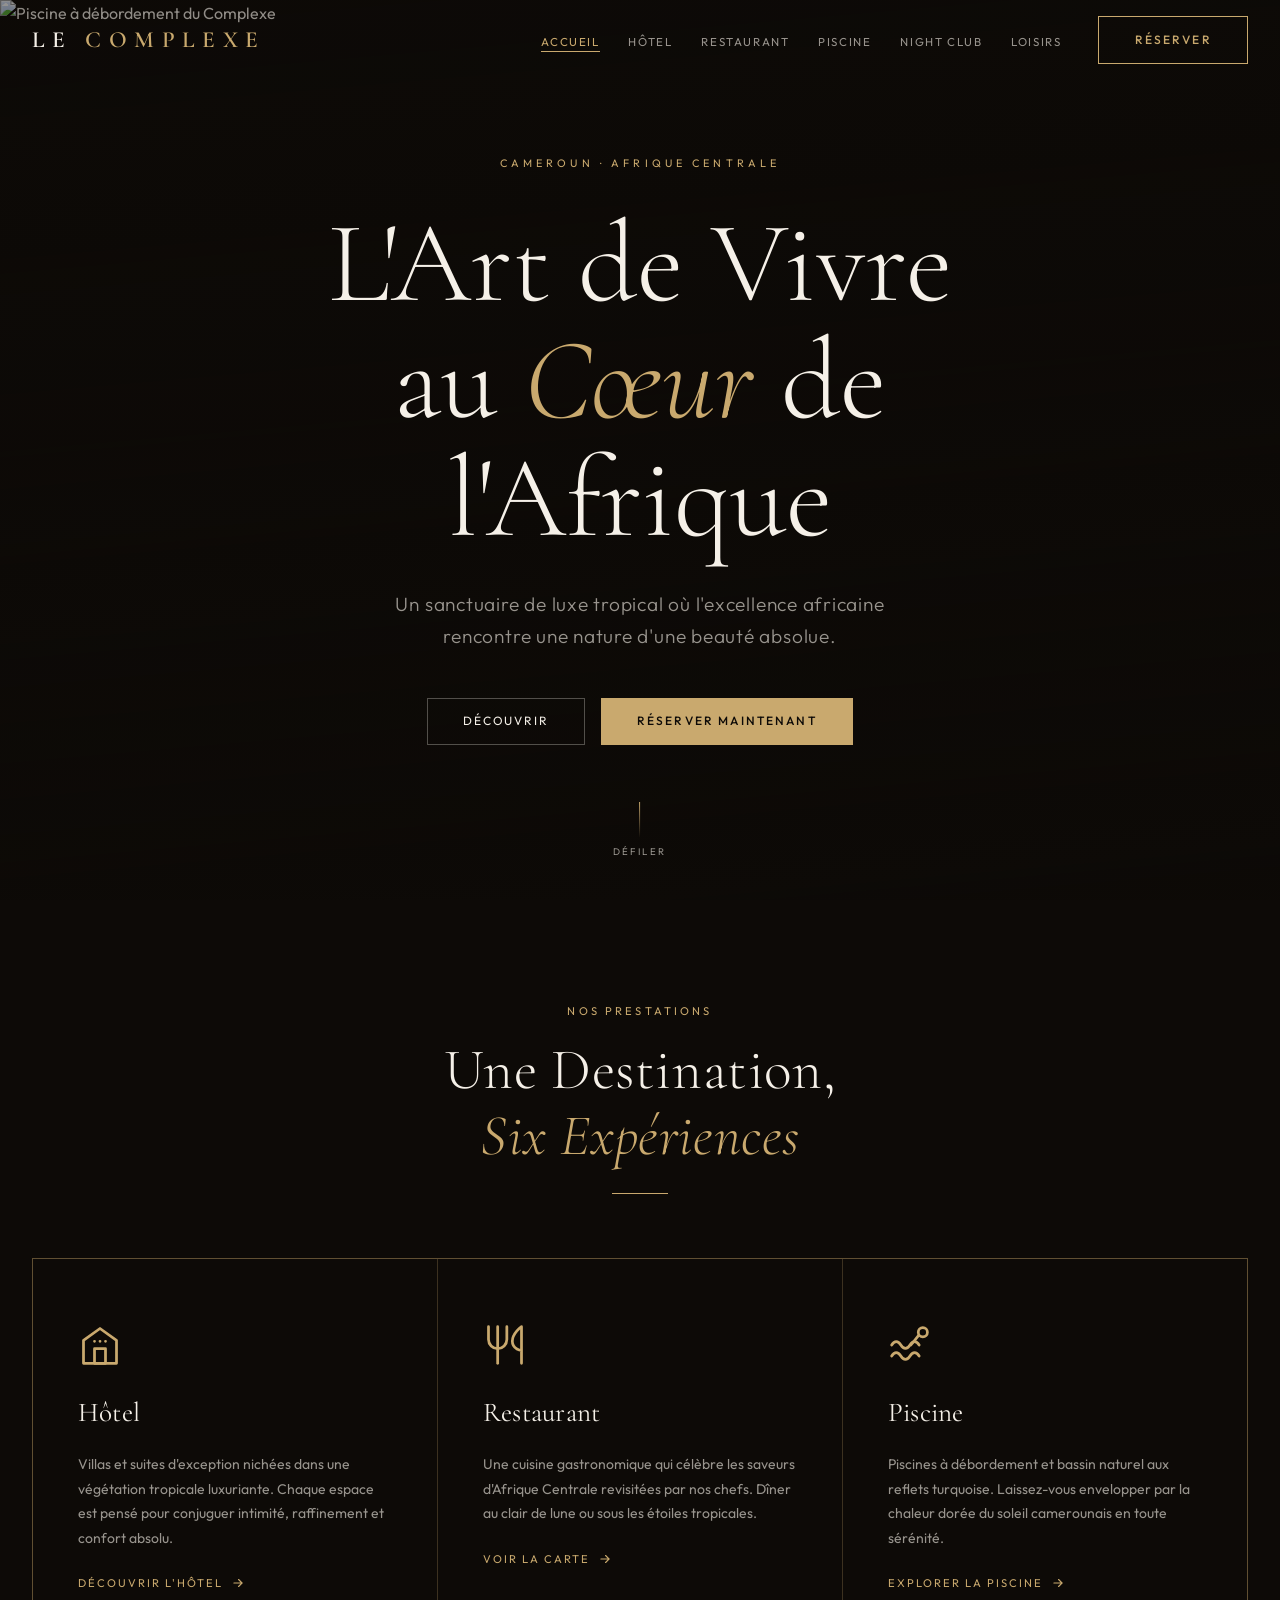
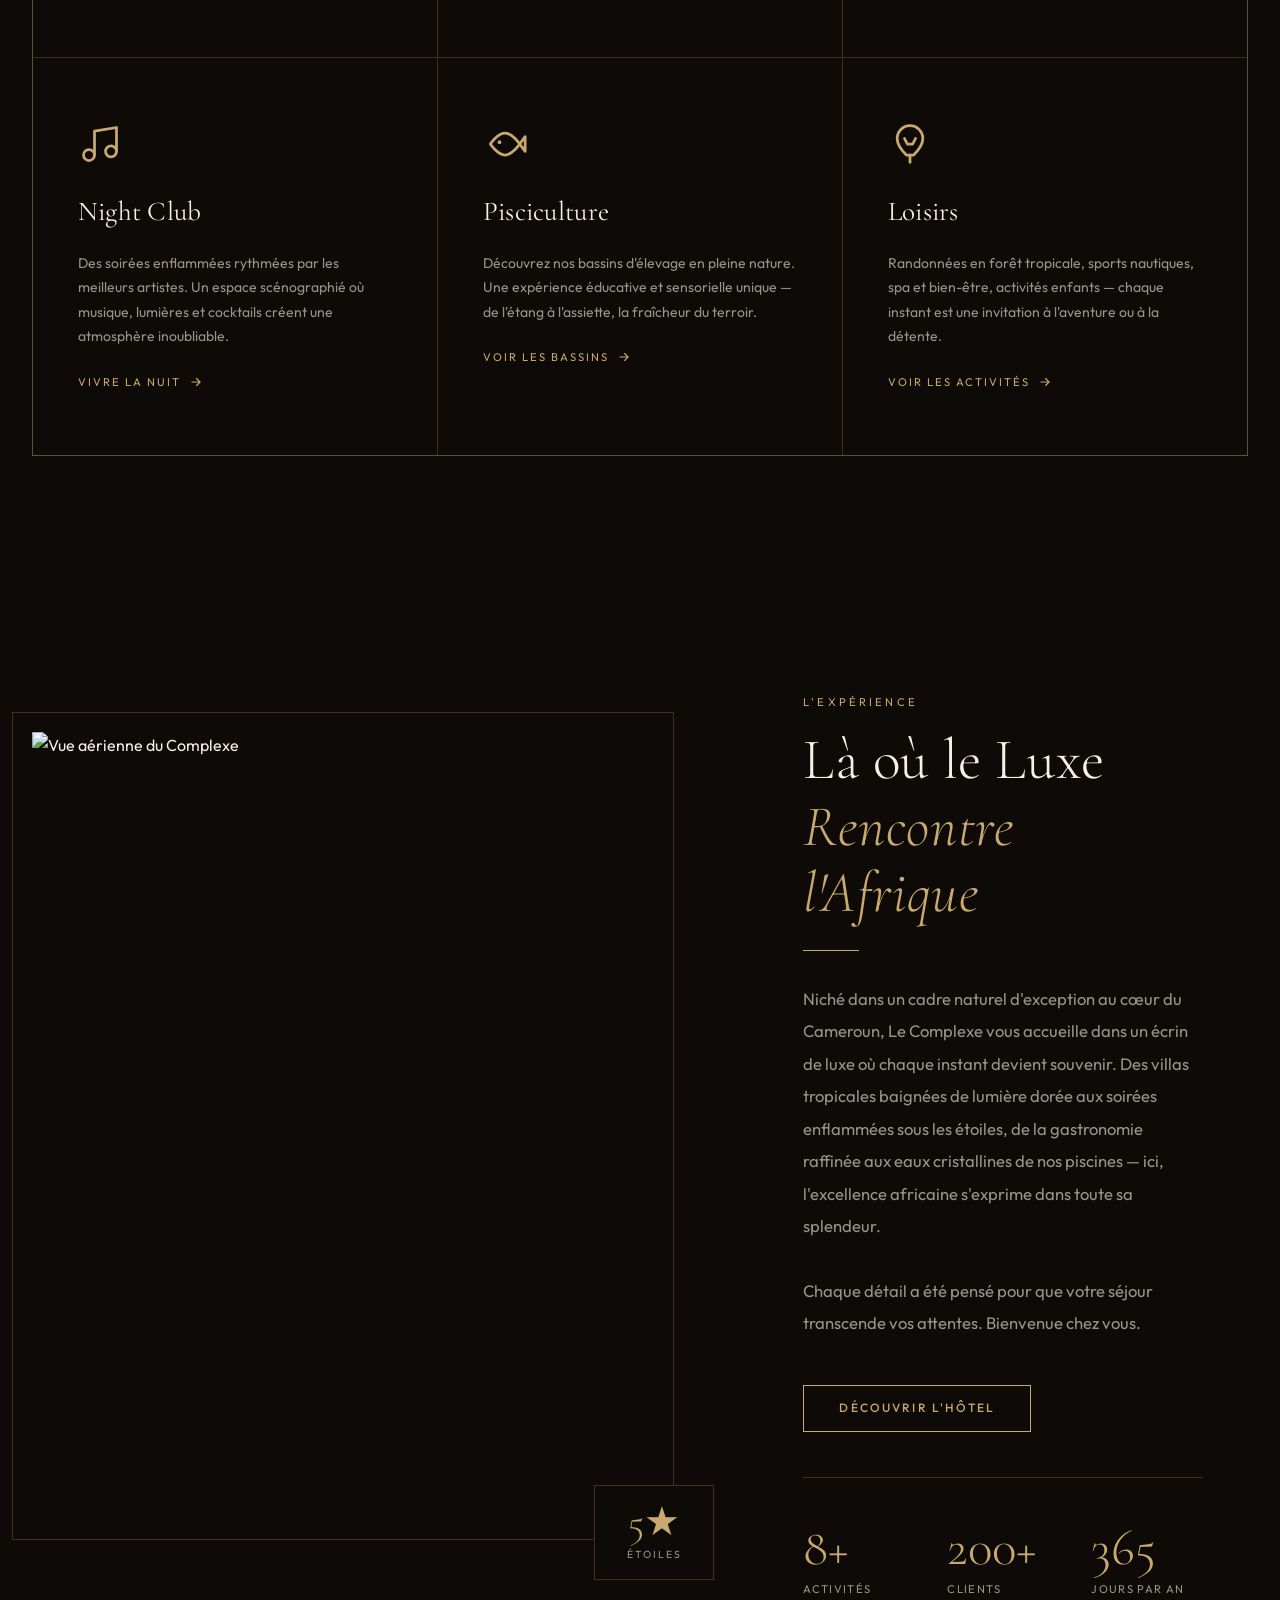
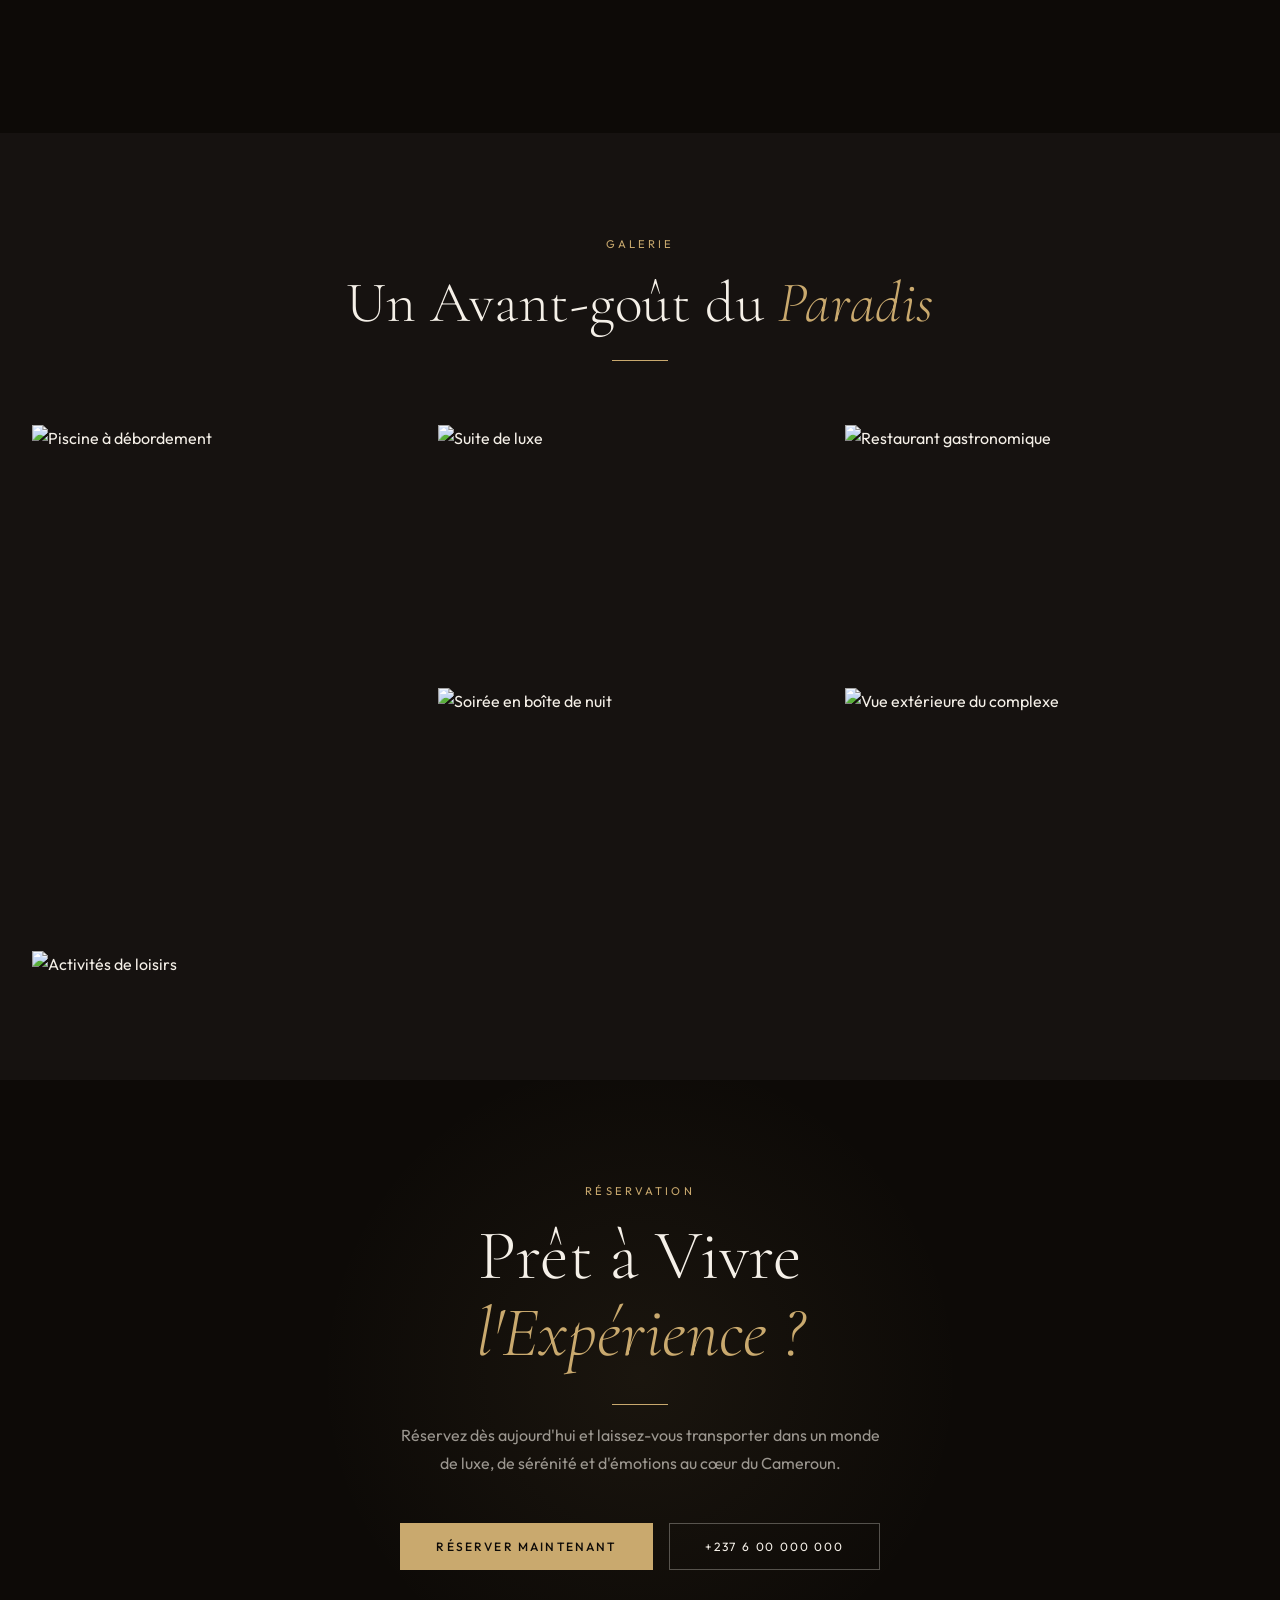
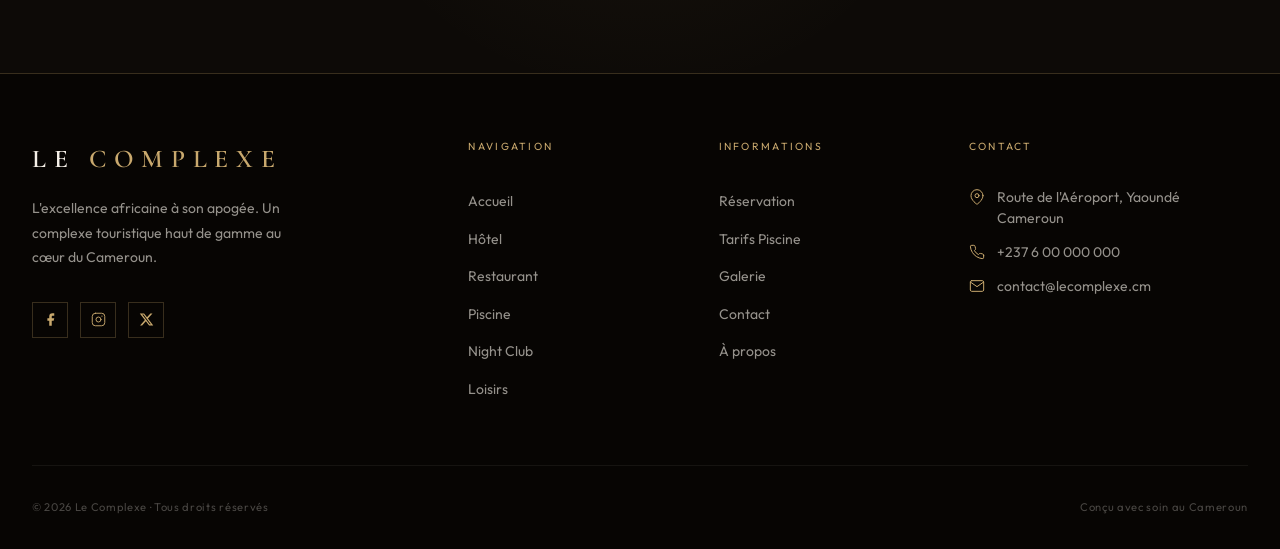
==== index.html @ b775ae85 "first commit" ====
<!DOCTYPE html>
<html lang="fr">
<head>
  <meta charset="UTF-8" />
  <meta name="viewport" content="width=device-width, initial-scale=1.0" />
  <meta name="description" content="Le Complexe — Complexe touristique haut de gamme au Cameroun. Hôtel, restaurant gastronomique, piscines, boîte de nuit, pisciculture et loisirs." />
  <title>Le Complexe — Luxe &amp; Nature au Cameroun</title>

  <link rel="preconnect" href="https://fonts.googleapis.com" />
  <link rel="preconnect" href="https://fonts.gstatic.com" crossorigin />
  <link href="https://fonts.googleapis.com/css2?family=Cormorant+Garamond:ital,wght@0,300;0,400;0,600;1,300;1,400&family=Outfit:wght@300;400;500&display=swap" rel="stylesheet" />

  <link rel="stylesheet" href="style.css" />
</head>
<body>

  <a href="#services" class="skip-link">Aller au contenu principal</a>

  <!-- ======================================================
       NAVBAR
       ====================================================== -->
  <nav class="navbar" role="navigation" aria-label="Navigation principale">
    <div class="navbar__inner">

      <a href="index.html" class="navbar__logo">
        Le <span>Complexe</span>
      </a>

      <ul class="navbar__nav" role="list">
        <li><a href="index.html"        class="navbar__link active">Accueil</a></li>
        <li><a href="hotel.html"        class="navbar__link">Hôtel</a></li>
        <li><a href="restaurant.html"   class="navbar__link">Restaurant</a></li>
        <li><a href="piscine.html"      class="navbar__link">Piscine</a></li>
        <li><a href="nuit.html"       class="navbar__link">Night Club</a></li>
        <li><a href="loisirs.html"    class="navbar__link">Loisirs</a></li>
        <li class="navbar__cta">
          <a href="hotel.html#reserver" class="btn-reserve">Réserver</a>
        </li>
      </ul>

      <button class="navbar__hamburger" aria-label="Menu" aria-expanded="false">
        <span></span>
        <span></span>
        <span></span>
      </button>

    </div>
  </nav>


  <!-- ======================================================
       HERO
       ====================================================== -->
  <section id="accueil" class="hero" aria-labelledby="hero-title">

    <img
      src="https://images.unsplash.com/photo-1571896349842-33c89424de2d?w=1920&q=90"
      alt="Piscine à débordement du Complexe"
      class="hero__bg"
      loading="eager"
      fetchpriority="high"
      width="1920"
      height="1080"
    />
    <div class="hero__overlay"></div>

    <div class="hero__content">
      <p class="hero__eyebrow">Cameroun · Afrique Centrale</p>

      <h1 id="hero-title" class="hero__title">
        L'Art de Vivre<br>
        au <em>Cœur</em> de l'Afrique
      </h1>

      <p class="hero__subtitle">
        Un sanctuaire de luxe tropical où l'excellence africaine
        rencontre une nature d'une beauté absolue.
      </p>

      <div class="hero__ctas">
        <a href="#services" class="btn-outline-ivory">Découvrir</a>
        <a href="hotel.html#reserver" class="btn-reserve btn-reserve--filled">Réserver maintenant</a>
      </div>
    </div>

    <div class="hero__scroll" aria-hidden="true">
      <div class="hero__scroll-line"></div>
      <span>Défiler</span>
    </div>

  </section>


  <!-- ======================================================
       SERVICES — 6 cartes
       ====================================================== -->
  <section id="services" class="services">
    <div class="container">

      <header class="services__header fade-in">
        <span class="eyebrow">Nos Prestations</span>
        <h2 class="section-title">
          Une Destination,<br>
          <em>Six Expériences</em>
        </h2>
        <div class="gold-line gold-line--center" style="margin-top:1.5rem;"></div>
      </header>

      <div class="services__grid">

        <!-- Hôtel -->
        <article class="service-card fade-in" data-delay="0s">
          <svg class="service-card__icon" viewBox="0 0 24 24" fill="none" stroke="currentColor" stroke-width="1.5" stroke-linecap="round" stroke-linejoin="round" aria-hidden="true">
            <path d="M3 22V9.5L12 3l9 6.5V22H3z"/>
            <rect x="9" y="14" width="6" height="8"/>
            <path d="M9 10h.01M12 10h.01M15 10h.01"/>
          </svg>
          <h3 class="service-card__title">Hôtel</h3>
          <p class="service-card__text">
            Villas et suites d'exception nichées dans une végétation tropicale luxuriante. Chaque espace est pensé pour conjuguer intimité, raffinement et confort absolu.
          </p>
          <a href="hotel.html" class="service-card__link">
            Découvrir l'hôtel
            <svg viewBox="0 0 24 24" fill="none" stroke="currentColor" stroke-width="2" stroke-linecap="round" aria-hidden="true"><path d="M5 12h14M13 6l6 6-6 6"/></svg>
          </a>
        </article>

        <!-- Restaurant -->
        <article class="service-card fade-in" data-delay="0.08s">
          <svg class="service-card__icon" viewBox="0 0 24 24" fill="none" stroke="currentColor" stroke-width="1.5" stroke-linecap="round" stroke-linejoin="round" aria-hidden="true">
            <path d="M3 2v7a5 5 0 0010 0V2"/>
            <path d="M8 2v20"/>
            <path d="M21 15V2s-5 3.5-5 8 5 5 5 5v7"/>
          </svg>
          <h3 class="service-card__title">Restaurant</h3>
          <p class="service-card__text">
            Une cuisine gastronomique qui célèbre les saveurs d'Afrique Centrale revisitées par nos chefs. Dîner au clair de lune ou sous les étoiles tropicales.
          </p>
          <a href="restaurant.html" class="service-card__link">
            Voir la carte
            <svg viewBox="0 0 24 24" fill="none" stroke="currentColor" stroke-width="2" stroke-linecap="round" aria-hidden="true"><path d="M5 12h14M13 6l6 6-6 6"/></svg>
          </a>
        </article>

        <!-- Piscine -->
        <article class="service-card fade-in" data-delay="0.16s">
          <svg class="service-card__icon" viewBox="0 0 24 24" fill="none" stroke="currentColor" stroke-width="1.5" stroke-linecap="round" aria-hidden="true">
            <path d="M2 12c1.5-2.5 3.5-2.5 5 0s3.5 2.5 5 0 3.5-2.5 5 0"/>
            <path d="M2 18c1.5-2.5 3.5-2.5 5 0s3.5 2.5 5 0 3.5-2.5 5 0"/>
            <circle cx="19" cy="5" r="2.5"/>
            <path d="M16.5 7l-4 5"/>
          </svg>
          <h3 class="service-card__title">Piscine</h3>
          <p class="service-card__text">
            Piscines à débordement et bassin naturel aux reflets turquoise. Laissez-vous envelopper par la chaleur dorée du soleil camerounais en toute sérénité.
          </p>
          <a href="piscine.html" class="service-card__link">
            Explorer la piscine
            <svg viewBox="0 0 24 24" fill="none" stroke="currentColor" stroke-width="2" stroke-linecap="round" aria-hidden="true"><path d="M5 12h14M13 6l6 6-6 6"/></svg>
          </a>
        </article>

        <!-- Boîte de nuit -->
        <article class="service-card fade-in" data-delay="0.24s">
          <svg class="service-card__icon" viewBox="0 0 24 24" fill="none" stroke="currentColor" stroke-width="1.5" stroke-linecap="round" stroke-linejoin="round" aria-hidden="true">
            <path d="M9 18V5l12-2v13"/>
            <circle cx="6" cy="18" r="3"/>
            <circle cx="18" cy="16" r="3"/>
          </svg>
          <h3 class="service-card__title">Night Club</h3>
          <p class="service-card__text">
            Des soirées enflammées rythmées par les meilleurs artistes. Un espace scénographié où musique, lumières et cocktails créent une atmosphère inoubliable.
          </p>
          <a href="nuit.html" class="service-card__link">
            Vivre la nuit
            <svg viewBox="0 0 24 24" fill="none" stroke="currentColor" stroke-width="2" stroke-linecap="round" aria-hidden="true"><path d="M5 12h14M13 6l6 6-6 6"/></svg>
          </a>
        </article>

        <!-- Pisciculture -->
        <article class="service-card fade-in" data-delay="0.32s">
          <svg class="service-card__icon" viewBox="0 0 24 24" fill="none" stroke="currentColor" stroke-width="1.5" stroke-linecap="round" stroke-linejoin="round" aria-hidden="true">
            <path d="M20 12c0 0-4-6-8-6S4 12 4 12s4 6 8 6 8-6 8-6z"/>
            <circle cx="9" cy="11" r="1" fill="currentColor" stroke="none"/>
            <path d="M20 12l3-4v8l-3-4z"/>
          </svg>
          <h3 class="service-card__title">Pisciculture</h3>
          <p class="service-card__text">
            Découvrez nos bassins d'élevage en pleine nature. Une expérience éducative et sensorielle unique — de l'étang à l'assiette, la fraîcheur du terroir.
          </p>
          <a href="loisirs.html" class="service-card__link">
            Voir les bassins
            <svg viewBox="0 0 24 24" fill="none" stroke="currentColor" stroke-width="2" stroke-linecap="round" aria-hidden="true"><path d="M5 12h14M13 6l6 6-6 6"/></svg>
          </a>
        </article>

        <!-- Loisirs -->
        <article class="service-card fade-in" data-delay="0.4s">
          <svg class="service-card__icon" viewBox="0 0 24 24" fill="none" stroke="currentColor" stroke-width="1.5" stroke-linecap="round" stroke-linejoin="round" aria-hidden="true">
            <path d="M12 2a7 7 0 017 7c0 4-3 7-5 9H10c-2-2-5-5-5-9a7 7 0 017-7z"/>
            <path d="M12 22v-4"/>
            <path d="M9 9l1.5 3h3L15 9"/>
          </svg>
          <h3 class="service-card__title">Loisirs</h3>
          <p class="service-card__text">
            Randonnées en forêt tropicale, sports nautiques, spa et bien-être, activités enfants — chaque instant est une invitation à l'aventure ou à la détente.
          </p>
          <a href="loisirs.html" class="service-card__link">
            Voir les activités
            <svg viewBox="0 0 24 24" fill="none" stroke="currentColor" stroke-width="2" stroke-linecap="round" aria-hidden="true"><path d="M5 12h14M13 6l6 6-6 6"/></svg>
          </a>
        </article>

      </div>
    </div>
  </section>


  <!-- ======================================================
       L'EXPÉRIENCE — Layout asymétrique
       ====================================================== -->
  <section id="experience" class="experience">
    <div class="container">
      <div class="experience__inner">

        <!-- Visuel gauche -->
        <div class="experience__visual fade-in">
          <div class="experience__img-wrap">
            <img
              src="https://images.unsplash.com/photo-1580587771525-78b9dba3b914?w=1200&q=85"
              alt="Vue aérienne du Complexe"
              loading="lazy"
            />
          </div>
          <div class="experience__frame" aria-hidden="true"></div>
          <div class="experience__badge" aria-hidden="true">
            <span class="experience__badge-num">5★</span>
            <span class="experience__badge-label">Étoiles</span>
          </div>
        </div>

        <!-- Contenu droite -->
        <div class="experience__content fade-in" data-delay="0.15s">

          <span class="eyebrow">L'Expérience</span>
          <h2 class="section-title">
            Là où le Luxe<br>
            <em>Rencontre l'Afrique</em>
          </h2>
          <div class="gold-line" style="margin-top:1.5rem;"></div>

          <p class="experience__text">
            Niché dans un cadre naturel d'exception au cœur du Cameroun, Le Complexe vous accueille
            dans un écrin de luxe où chaque instant devient souvenir. Des villas tropicales baignées
            de lumière dorée aux soirées enflammées sous les étoiles, de la gastronomie raffinée aux
            eaux cristallines de nos piscines — ici, l'excellence africaine s'exprime dans toute sa splendeur.
            <br><br>
            Chaque détail a été pensé pour que votre séjour transcende vos attentes. Bienvenue chez vous.
          </p>

          <a href="hotel.html" class="btn-reserve">Découvrir l'hôtel</a>

          <div class="experience__stats" style="margin-top:var(--sp-lg);">
            <div class="stat">
              <span class="stat__number">8+</span>
              <span class="stat__label">Activités</span>
            </div>
            <div class="stat">
              <span class="stat__number">200+</span>
              <span class="stat__label">Clients</span>
            </div>
            <div class="stat">
              <span class="stat__number">365</span>
              <span class="stat__label">Jours par an</span>
            </div>
          </div>

        </div>
      </div>
    </div>
  </section>


  <!-- ======================================================
       GALERIE APERÇU
       ====================================================== -->
  <section id="galerie" class="gallery">
    <div class="container">

      <header class="gallery__header fade-in">
        <span class="eyebrow">Galerie</span>
        <h2 class="section-title">Un Avant-goût du <em>Paradis</em></h2>
        <div class="gold-line gold-line--center" style="margin-top:1.5rem;"></div>
      </header>

      <div class="gallery__grid">

        <div class="gallery__item fade-in" data-delay="0s">
          <img
            src="https://images.unsplash.com/photo-1568702846914-96b305d2aaeb?w=900&q=80"
            alt="Piscine à débordement"
            loading="lazy"
          />
        </div>

        <div class="gallery__item fade-in" data-delay="0.08s">
          <img
            src="https://images.unsplash.com/photo-1582719508461-905c673771fd?w=900&q=80"
            alt="Suite de luxe"
            loading="lazy"
          />
        </div>

        <div class="gallery__item fade-in" data-delay="0.16s">
          <img
            src="https://images.unsplash.com/photo-1414235077428-338989a2e8c0?w=900&q=80"
            alt="Restaurant gastronomique"
            loading="lazy"
          />
        </div>

        <div class="gallery__item fade-in" data-delay="0.12s">
          <img
            src="https://images.unsplash.com/photo-1516450360452-9312f5e86fc7?w=900&q=80"
            alt="Soirée en boîte de nuit"
            loading="lazy"
          />
        </div>

        <div class="gallery__item fade-in" data-delay="0.2s">
          <img
            src="https://images.unsplash.com/photo-1520250497591-112fb674bd3c?w=900&q=80"
            alt="Vue extérieure du complexe"
            loading="lazy"
          />
        </div>

        <div class="gallery__item fade-in" data-delay="0.28s">
          <img
            src="https://images.unsplash.com/photo-1533105079780-92b9be482077?w=900&q=80"
            alt="Activités de loisirs"
            loading="lazy"
          />
        </div>

      </div>
    </div>
  </section>


  <!-- ======================================================
       CTA FINALE
       ====================================================== -->
  <section class="cta-final">
    <div class="container">

      <div class="fade-in">
        <span class="eyebrow">Réservation</span>

        <h2 class="cta-final__title">
          Prêt à Vivre<br>
          <em>l'Expérience ?</em>
        </h2>

        <div class="gold-line gold-line--center"></div>

        <p class="cta-final__sub">
          Réservez dès aujourd'hui et laissez-vous transporter dans un monde
          de luxe, de sérénité et d'émotions au cœur du Cameroun.
        </p>

        <div class="cta-final__actions">
          <a href="hotel.html#reserver" class="btn-reserve btn-reserve--filled">Réserver maintenant</a>
          <a href="tel:+237600000000" class="btn-outline-ivory">+237 6 00 000 000</a>
        </div>
      </div>

    </div>
  </section>


  <!-- ======================================================
       FOOTER
       ====================================================== -->
  <footer class="footer">
    <div class="container">

      <div class="footer__grid">

        <!-- Colonne marque -->
        <div>
          <div class="footer__logo">Le <span>Complexe</span></div>
          <p class="footer__tagline">
            L'excellence africaine à son apogée. Un complexe touristique haut de gamme au cœur du Cameroun.
          </p>
          <div class="footer__social">

            <a href="#" class="footer__social-link" aria-label="Facebook">
              <svg viewBox="0 0 24 24" fill="currentColor" aria-hidden="true">
                <path d="M18 2h-3a5 5 0 00-5 5v3H7v4h3v8h4v-8h3l1-4h-4V7a1 1 0 011-1h3V2z"/>
              </svg>
            </a>

            <a href="#" class="footer__social-link" aria-label="Instagram">
              <svg viewBox="0 0 24 24" fill="none" stroke="currentColor" stroke-width="1.5" stroke-linecap="round" aria-hidden="true">
                <rect x="2" y="2" width="20" height="20" rx="5"/>
                <circle cx="12" cy="12" r="4"/>
                <circle cx="17.5" cy="6.5" r="1" fill="currentColor" stroke="none"/>
              </svg>
            </a>

            <a href="#" class="footer__social-link" aria-label="Twitter / X">
              <svg viewBox="0 0 24 24" fill="currentColor" aria-hidden="true">
                <path d="M18.244 2.25h3.308l-7.227 8.26 8.502 11.24H16.17l-5.214-6.817L4.99 21.75H1.68l7.73-8.835L1.254 2.25H8.08l4.713 6.231zm-1.161 17.52h1.833L7.084 4.126H5.117z"/>
              </svg>
            </a>

          </div>
        </div>

        <!-- Navigation rapide -->
        <div>
          <p class="footer__col-title">Navigation</p>
          <ul class="footer__links">
            <li><a href="index.html"        class="footer__nav-link">Accueil</a></li>
            <li><a href="hotel.html"        class="footer__nav-link">Hôtel</a></li>
            <li><a href="restaurant.html"   class="footer__nav-link">Restaurant</a></li>
            <li><a href="piscine.html"      class="footer__nav-link">Piscine</a></li>
            <li><a href="nuit.html"       class="footer__nav-link">Night Club</a></li>
            <li><a href="loisirs.html"    class="footer__nav-link">Loisirs</a></li>
          </ul>
        </div>

        <!-- Informations -->
        <div>
          <p class="footer__col-title">Informations</p>
          <ul class="footer__links">
            <li><a href="hotel.html#reserver" class="footer__nav-link">Réservation</a></li>
            <li><a href="piscine.html"         class="footer__nav-link">Tarifs Piscine</a></li>
            <li><a href="galerie.html"          class="footer__nav-link">Galerie</a></li>
            <li><a href="contact.html"          class="footer__nav-link">Contact</a></li>
            <li><a href="#"                    class="footer__nav-link">À propos</a></li>
          </ul>
        </div>

        <!-- Contact -->
        <div>
          <p class="footer__col-title">Contact</p>

          <div class="footer__contact-item">
            <svg viewBox="0 0 24 24" fill="none" stroke="currentColor" stroke-width="1.5" stroke-linecap="round" aria-hidden="true">
              <path d="M21 10c0 7-9 13-9 13s-9-6-9-13a9 9 0 0118 0z"/>
              <circle cx="12" cy="10" r="3"/>
            </svg>
            <span>Route de l'Aéroport, Yaoundé<br>Cameroun</span>
          </div>

          <div class="footer__contact-item">
            <svg viewBox="0 0 24 24" fill="none" stroke="currentColor" stroke-width="1.5" stroke-linecap="round" aria-hidden="true">
              <path d="M22 16.92v3a2 2 0 01-2.18 2 19.79 19.79 0 01-8.63-3.07 19.5 19.5 0 01-6-6 19.79 19.79 0 01-3.07-8.67A2 2 0 014.11 2h3a2 2 0 012 1.72c.127.96.361 1.903.7 2.81a2 2 0 01-.45 2.11L8.09 9.91a16 16 0 006 6l1.27-1.27a2 2 0 012.11-.45c.907.339 1.85.573 2.81.7A2 2 0 0122 16.92z"/>
            </svg>
            <span>+237 6 00 000 000</span>
          </div>

          <div class="footer__contact-item">
            <svg viewBox="0 0 24 24" fill="none" stroke="currentColor" stroke-width="1.5" stroke-linecap="round" aria-hidden="true">
              <path d="M4 4h16c1.1 0 2 .9 2 2v12c0 1.1-.9 2-2 2H4c-1.1 0-2-.9-2-2V6c0-1.1.9-2 2-2z"/>
              <polyline points="22,6 12,13 2,6"/>
            </svg>
            <span>contact@lecomplexe.cm</span>
          </div>

        </div>

      </div>

      <div class="footer__bottom">
        <span>© 2026 Le Complexe · Tous droits réservés</span>
        <span>Conçu avec soin au Cameroun</span>
      </div>

    </div>
  </footer>


  <script src="main.js"></script>
</body>
</html>
---- style.css ----
/* ============================================================
   SYSTÈME DE DESIGN — LE COMPLEXE
   ============================================================ */

/* 1. Variables CSS
   ============================================================ */
:root {
  --bg-dark:      #0D0A07;
  --bg-card:      #131009;
  --bg-subtle:    #161210;
  --gold:         #C9A96E;
  --gold-light:   #E2C898;
  --gold-dark:    #A8864A;
  --ivory:        #F5F0E8;
  --ivory-60:     rgba(245, 240, 232, 0.6);
  --ivory-30:     rgba(245, 240, 232, 0.3);
  --gold-glow:    rgba(201, 169, 110, 0.18);
  --gold-border:  rgba(201, 169, 110, 0.25);

  --font-serif: 'Cormorant Garamond', Georgia, serif;
  --font-sans:  'Outfit', system-ui, sans-serif;

  --nav-h:         80px;
  --nav-h-compact: 60px;

  --sp-xs:  0.5rem;
  --sp-sm:  1rem;
  --sp-md:  2rem;
  --sp-lg:  clamp(1.5rem, 3.5vw, 4rem);
  --sp-xl:  clamp(2rem, 5vw, 6rem);
  --sp-xxl: clamp(3.5rem, 8vw, 10rem);

  --r-sm: 3px;
  --r-md: 6px;

  --shadow-card:  0 8px 48px rgba(0,0,0,0.45);
  --shadow-hover: 0 20px 70px rgba(0,0,0,0.6);
  --shadow-gold:  0 0 40px rgba(201,169,110,0.22);

  --ease: cubic-bezier(0.4, 0, 0.2, 1);
  --t-fast: 0.2s var(--ease);
  --t-base: 0.4s var(--ease);
  --t-slow: 0.65s var(--ease);

  --z-nav: 1000;
}

/* 2. Reset minimal
   ============================================================ */
*, *::before, *::after { box-sizing: border-box; margin: 0; padding: 0; }
html { font-size: 16px; scroll-behavior: smooth; -webkit-font-smoothing: antialiased; }
body {
  background: var(--bg-dark);
  color: var(--ivory);
  font-family: var(--font-sans);
  line-height: 1.65;
  overflow-x: hidden;
  animation: pageFadeIn 0.6s ease forwards;
}
img  { display: block; max-width: 100%; height: auto; }
a    { color: inherit; text-decoration: none; }
ul   { list-style: none; }
button { font-family: inherit; }

@keyframes pageFadeIn {
  from { opacity: 0; }
  to   { opacity: 1; }
}

/* 3. Layout
   ============================================================ */
.container {
  width: 100%;
  max-width: 1400px;
  margin: 0 auto;
  padding: 0 var(--sp-md);
}

/* 4. Utilitaires typographiques
   ============================================================ */
.eyebrow {
  font-size: 0.7rem;
  letter-spacing: 0.28em;
  text-transform: uppercase;
  color: var(--gold);
  display: block;
  margin-bottom: var(--sp-sm);
}

.section-title {
  font-family: var(--font-serif);
  font-size: clamp(2.4rem, 4.5vw, 4rem);
  font-weight: 300;
  letter-spacing: 0.01em;
  color: var(--ivory);
  line-height: 1.15;
}

.section-title em {
  color: var(--gold);
  font-style: italic;
}

.gold-line {
  width: 56px;
  height: 1px;
  background: var(--gold);
  flex-shrink: 0;
}

.gold-line--center { margin: var(--sp-sm) auto; }

/* 5. Bouton principal
   ============================================================ */
.btn-reserve {
  display: inline-flex;
  align-items: center;
  gap: 0.6rem;
  padding: 0.8rem 2.2rem;
  min-height: 44px;
  border: 1px solid var(--gold);
  background: transparent;
  color: var(--gold);
  font-family: var(--font-sans);
  font-size: 0.75rem;
  font-weight: 500;
  letter-spacing: 0.18em;
  text-transform: uppercase;
  cursor: pointer;
  transition: background var(--t-fast), color var(--t-fast), box-shadow var(--t-fast);
}

.btn-reserve:hover {
  background: var(--gold);
  color: var(--bg-dark);
  box-shadow: var(--shadow-gold);
}

.btn-reserve--filled {
  background: var(--gold);
  color: var(--bg-dark);
}

.btn-reserve--filled:hover {
  background: var(--gold-light);
  box-shadow: var(--shadow-gold);
}

.btn-outline-ivory {
  display: inline-flex;
  align-items: center;
  padding: 0.8rem 2.2rem;
  min-height: 44px;
  border: 1px solid var(--ivory-30);
  background: transparent;
  color: var(--ivory);
  font-family: var(--font-sans);
  font-size: 0.75rem;
  font-weight: 400;
  letter-spacing: 0.15em;
  text-transform: uppercase;
  cursor: pointer;
  transition: border-color var(--t-fast), background var(--t-fast);
}

.btn-outline-ivory:hover {
  border-color: var(--ivory-60);
  background: rgba(245,240,232,0.05);
}

/* 6. Animation Fade-in (IntersectionObserver)
   ============================================================ */
.fade-in {
  opacity: 0;
  transform: translateY(28px);
  transition: opacity var(--t-slow), transform var(--t-slow);
}

.fade-in.visible {
  opacity: 1;
  transform: translateY(0);
}

/* 7. Navbar
   ============================================================ */
.navbar {
  position: fixed;
  inset: 0 0 auto 0;
  z-index: var(--z-nav);
  height: var(--nav-h);
  display: flex;
  align-items: center;
  background: transparent;
  transition: background var(--t-base), height var(--t-base), backdrop-filter var(--t-base);
}

.navbar.scrolled {
  height: var(--nav-h-compact);
  background: rgba(13,10,7,0.96);
  backdrop-filter: blur(12px);
  -webkit-backdrop-filter: blur(12px);
  box-shadow: 0 1px 0 var(--gold-border), 0 4px 24px rgba(0,0,0,0.4);
}

.navbar__inner {
  width: 100%;
  max-width: 1400px;
  margin: 0 auto;
  padding: 0 var(--sp-md);
  display: flex;
  align-items: center;
  justify-content: space-between;
  gap: var(--sp-md);
}

.navbar__logo {
  font-family: var(--font-serif);
  font-size: 1.45rem;
  font-weight: 600;
  letter-spacing: 0.32em;
  text-transform: uppercase;
  color: var(--ivory);
  white-space: nowrap;
  flex-shrink: 0;
}

.navbar__logo span { color: var(--gold); }

.navbar__nav {
  display: flex;
  align-items: center;
  gap: 1.8rem;
}

.navbar__link {
  font-size: 0.72rem;
  letter-spacing: 0.14em;
  text-transform: uppercase;
  color: var(--ivory-60);
  position: relative;
  transition: color var(--t-fast);
  white-space: nowrap;
}

.navbar__link::after {
  content: '';
  position: absolute;
  bottom: -3px;
  left: 0;
  right: 0;
  height: 1px;
  background: var(--gold);
  transform: scaleX(0);
  transform-origin: left;
  transition: transform var(--t-fast);
}

.navbar__link:hover,
.navbar__link.active { color: var(--gold); }

.navbar__link:hover::after,
.navbar__link.active::after { transform: scaleX(1); }

.navbar__cta { margin-left: var(--sp-xs); }

.navbar__hamburger {
  display: none;
  flex-direction: column;
  justify-content: center;
  gap: 5px;
  width: 36px;
  height: 36px;
  background: none;
  border: none;
  cursor: pointer;
  padding: 4px;
}

.navbar__hamburger span {
  display: block;
  width: 22px;
  height: 1.5px;
  background: var(--ivory);
  transition: transform var(--t-fast), opacity var(--t-fast);
}

.navbar__hamburger.open span:nth-child(1) { transform: translateY(6.5px) rotate(45deg); }
.navbar__hamburger.open span:nth-child(2) { opacity: 0; transform: scaleX(0); }
.navbar__hamburger.open span:nth-child(3) { transform: translateY(-6.5px) rotate(-45deg); }

/* Mobile nav overlay */
@media (max-width: 768px) {
  .navbar__hamburger { display: flex; }

  .navbar__nav {
    position: fixed;
    inset: 0;
    background: var(--bg-dark);
    flex-direction: column;
    justify-content: center;
    gap: var(--sp-lg);
    opacity: 0;
    pointer-events: none;
    transition: opacity var(--t-base);
    z-index: calc(var(--z-nav) - 1);
  }

  .navbar__nav.open { opacity: 1; pointer-events: all; }

  .navbar__link {
    font-size: 0.9rem;
    letter-spacing: 0.22em;
    color: var(--ivory-60);
  }

  .navbar__cta { margin-left: 0; }
}

/* 8. Hero
   ============================================================ */
.hero {
  position: relative;
  height: 100vh;
  min-height: 620px;
  display: flex;
  align-items: center;
  justify-content: center;
  overflow: hidden;
}

.hero__bg {
  position: absolute;
  inset: 0;
  width: 100%;
  height: 100%;
  object-fit: cover;
  object-position: center 60%;
  animation: heroScale 9s ease forwards;
  transform: scale(1.06);
}

@keyframes heroScale {
  to { transform: scale(1); }
}

.hero__overlay {
  position: absolute;
  inset: 0;
  background: linear-gradient(
    175deg,
    rgba(13,10,7,0.45) 0%,
    rgba(13,10,7,0.2)  45%,
    rgba(13,10,7,0.75) 100%
  );
}

.hero__content {
  position: relative;
  z-index: 2;
  text-align: center;
  padding: 0 var(--sp-md);
  max-width: 860px;
}

.hero__eyebrow {
  font-size: 0.68rem;
  letter-spacing: 0.38em;
  text-transform: uppercase;
  color: var(--gold);
  margin-bottom: var(--sp-md);
  opacity: 0;
  animation: fadeUp 0.9s 0.4s ease forwards;
}

.hero__title {
  font-family: var(--font-serif);
  font-size: clamp(3.8rem, 9vw, 7.5rem);
  font-weight: 300;
  line-height: 1.02;
  color: var(--ivory);
  margin-bottom: var(--sp-md);
  opacity: 0;
  animation: fadeUp 0.9s 0.7s ease forwards;
}

.hero__title em {
  color: var(--gold);
  font-style: italic;
}

.hero__subtitle {
  font-size: clamp(0.95rem, 1.8vw, 1.2rem);
  font-weight: 300;
  color: var(--ivory-60);
  letter-spacing: 0.04em;
  max-width: 560px;
  margin: 0 auto var(--sp-lg);
  opacity: 0;
  animation: fadeUp 0.9s 1s ease forwards;
}

.hero__ctas {
  display: flex;
  align-items: center;
  justify-content: center;
  gap: var(--sp-sm);
  flex-wrap: wrap;
  opacity: 0;
  animation: fadeUp 0.9s 1.3s ease forwards;
}

.hero__scroll {
  position: absolute;
  bottom: 2.5rem;
  left: 50%;
  transform: translateX(-50%);
  display: flex;
  flex-direction: column;
  align-items: center;
  gap: 6px;
  color: var(--ivory-60);
  font-size: 0.6rem;
  letter-spacing: 0.25em;
  text-transform: uppercase;
  animation: scrollBounce 2.5s 2s ease infinite;
  opacity: 0;
  animation: fadeIn 1s 2s ease forwards, scrollBounce 2.5s 3s ease infinite;
}

.hero__scroll-line {
  width: 1px;
  height: 36px;
  background: linear-gradient(to bottom, var(--gold), transparent);
}

@keyframes fadeUp {
  from { opacity: 0; transform: translateY(22px); }
  to   { opacity: 1; transform: translateY(0); }
}

@keyframes fadeIn {
  to { opacity: 1; }
}

@keyframes scrollBounce {
  0%, 100% { transform: translateX(-50%) translateY(0); }
  50%       { transform: translateX(-50%) translateY(7px); }
}

/* 9. Services
   ============================================================ */
.services {
  padding: var(--sp-xxl) 0;
}

.services__header {
  text-align: center;
  margin-bottom: var(--sp-xl);
}

.services__header .section-title {
  margin-top: var(--sp-sm);
}

.services__grid {
  display: grid;
  grid-template-columns: 1fr 1fr;
  gap: 1px;
  background: var(--gold-border);
  border: 1px solid var(--gold-border);
}

.service-card {
  background: var(--bg-dark);
  padding: var(--sp-lg) var(--sp-md);
  display: flex;
  flex-direction: column;
  gap: var(--sp-sm);
  position: relative;
  overflow: hidden;
  transition: background var(--t-base);
}

.service-card::after {
  content: '';
  position: absolute;
  bottom: 0;
  left: 0;
  right: 0;
  height: 2px;
  background: linear-gradient(90deg, var(--gold-dark), var(--gold-light));
  transform: scaleX(0);
  transform-origin: left;
  transition: transform var(--t-base);
}

.service-card:hover { background: var(--bg-subtle); }
.service-card:hover::after { transform: scaleX(1); }

.service-card__icon {
  width: 44px;
  height: 44px;
  color: var(--gold);
  flex-shrink: 0;
  margin-bottom: var(--sp-xs);
}

.service-card__title {
  font-family: var(--font-serif);
  font-size: 1.7rem;
  font-weight: 400;
  color: var(--ivory);
  letter-spacing: 0.01em;
}

.service-card__text {
  font-size: 0.875rem;
  color: var(--ivory-60);
  line-height: 1.75;
  max-width: 320px;
}

.service-card__link {
  display: inline-flex;
  align-items: center;
  gap: 0.5rem;
  font-size: 0.7rem;
  letter-spacing: 0.18em;
  text-transform: uppercase;
  color: var(--gold);
  margin-top: var(--sp-xs);
  transition: gap var(--t-fast);
}

.service-card__link:hover { gap: 0.85rem; }

.service-card__link svg {
  width: 14px;
  height: 14px;
  flex-shrink: 0;
}

@media (min-width: 768px) {
  .services__grid { grid-template-columns: repeat(3, 1fr); }
  .service-card { padding: var(--sp-xl) var(--sp-lg); }
}

/* 10. Section L'Expérience
   ============================================================ */
.experience {
  padding: var(--sp-xxl) 0;
  overflow: hidden;
}

.experience__inner {
  display: grid;
  grid-template-columns: 1fr;
  gap: var(--sp-xl);
  align-items: center;
}

.experience__visual {
  position: relative;
}

.experience__img-wrap {
  position: relative;
  aspect-ratio: 4/5;
  overflow: hidden;
}

.experience__img-wrap img {
  width: 100%;
  height: 100%;
  object-fit: cover;
  transition: transform 1s ease;
}

.experience__img-wrap:hover img { transform: scale(1.04); }

.experience__frame {
  position: absolute;
  top: -20px;
  left: -20px;
  right: 20px;
  bottom: 20px;
  border: 1px solid var(--gold-border);
  pointer-events: none;
  display: none;
}

.experience__badge {
  position: absolute;
  bottom: var(--sp-sm);
  right: var(--sp-sm);
  background: var(--bg-dark);
  border: 1px solid var(--gold-border);
  padding: var(--sp-sm) var(--sp-md);
  text-align: center;
  pointer-events: none;
}

.experience__badge-num {
  font-family: var(--font-serif);
  font-size: 2.5rem;
  font-weight: 300;
  color: var(--gold);
  line-height: 1;
  display: block;
}

.experience__badge-label {
  font-size: 0.65rem;
  letter-spacing: 0.18em;
  text-transform: uppercase;
  color: var(--ivory-60);
  display: block;
  margin-top: 4px;
}

.experience__content {
  padding: var(--sp-sm);
}

.experience__text {
  font-size: clamp(0.95rem, 1.3vw, 1.05rem);
  color: var(--ivory-60);
  line-height: 1.95;
  margin-top: var(--sp-md);
  margin-bottom: var(--sp-lg);
}

.experience__stats {
  display: grid;
  grid-template-columns: repeat(3, 1fr);
  gap: var(--sp-md);
  padding-top: var(--sp-lg);
  border-top: 1px solid var(--gold-border);
}

.stat__number {
  font-family: var(--font-serif);
  font-size: clamp(2.2rem, 4vw, 3.2rem);
  font-weight: 300;
  color: var(--gold);
  line-height: 1;
  display: block;
}

.stat__label {
  font-size: 0.7rem;
  letter-spacing: 0.12em;
  text-transform: uppercase;
  color: var(--ivory-60);
  margin-top: 0.4rem;
  display: block;
}

@media (min-width: 768px) {
  .experience__inner {
    grid-template-columns: 1fr 1fr;
  }

  .experience__content {
    padding: var(--sp-md) var(--sp-lg);
  }

  .experience__frame { display: block; }
  .experience__badge { bottom: -20px; right: -20px; }
}

@media (min-width: 1200px) {
  .experience__inner {
    grid-template-columns: 1.15fr 0.85fr;
  }
}

/* 11. Galerie
   ============================================================ */
.gallery {
  padding: var(--sp-xxl) 0;
  background: var(--bg-subtle);
}

.gallery__header {
  text-align: center;
  margin-bottom: var(--sp-xl);
}

.gallery__header .section-title { margin-top: var(--sp-sm); }

.gallery__grid {
  display: grid;
  grid-template-columns: 1fr 1fr;
  grid-template-rows: auto;
  gap: 3px;
}

.gallery__item {
  overflow: hidden;
  position: relative;
  aspect-ratio: 4/3;
}

.gallery__item img {
  width: 100%;
  height: 100%;
  object-fit: cover;
  transition: transform 0.7s ease;
  display: block;
}

.gallery__item:hover img { transform: scale(1.06); }

.gallery__item::after {
  content: '';
  position: absolute;
  inset: 0;
  background: linear-gradient(to top, rgba(13,10,7,0.35), transparent 60%);
  opacity: 0;
  transition: opacity var(--t-base);
  pointer-events: none;
}

.gallery__item:hover::after { opacity: 1; }

@media (min-width: 768px) {
  .gallery__grid {
    grid-template-columns: repeat(3, 1fr);
    grid-template-rows: 260px 260px;
  }

  .gallery__item { aspect-ratio: unset; }
  .gallery__item:nth-child(1) { grid-row: span 2; }
}

/* 12. CTA finale
   ============================================================ */
.cta-final {
  padding: var(--sp-xxl) 0;
  text-align: center;
  position: relative;
  overflow: hidden;
  background: var(--bg-dark);
}

.cta-final::before {
  content: '';
  position: absolute;
  top: 50%;
  left: 50%;
  transform: translate(-50%, -50%);
  width: min(700px, 100vw);
  height: min(700px, 100vw);
  border-radius: 50%;
  background: radial-gradient(circle, rgba(201,169,110,0.07) 0%, transparent 65%);
  pointer-events: none;
}

.cta-final__title {
  font-family: var(--font-serif);
  font-size: clamp(2.8rem, 5.5vw, 5.5rem);
  font-weight: 300;
  color: var(--ivory);
  line-height: 1.1;
  max-width: 720px;
  margin: var(--sp-sm) auto var(--sp-md);
}

.cta-final__title em {
  color: var(--gold);
  font-style: italic;
}

.cta-final__sub {
  font-size: 1rem;
  color: var(--ivory-60);
  max-width: 480px;
  margin: 0 auto var(--sp-lg);
  line-height: 1.8;
}

.cta-final__actions {
  display: flex;
  align-items: center;
  justify-content: center;
  gap: var(--sp-sm);
  flex-wrap: wrap;
}

/* 13. Footer
   ============================================================ */
.footer {
  background: #070503;
  border-top: 1px solid var(--gold-border);
  padding: var(--sp-xl) 0 var(--sp-md);
}

.footer__grid {
  display: grid;
  grid-template-columns: 1fr;
  gap: var(--sp-xl);
  padding-bottom: var(--sp-xl);
  border-bottom: 1px solid rgba(245,240,232,0.06);
  margin-bottom: var(--sp-md);
}

.footer__logo {
  font-family: var(--font-serif);
  font-size: 1.6rem;
  font-weight: 600;
  letter-spacing: 0.3em;
  text-transform: uppercase;
  color: var(--ivory);
  margin-bottom: var(--sp-sm);
}

.footer__logo span { color: var(--gold); }

.footer__tagline {
  font-size: 0.875rem;
  color: var(--ivory-60);
  line-height: 1.75;
  margin-bottom: var(--sp-md);
  max-width: 280px;
}

.footer__social {
  display: flex;
  gap: 0.75rem;
}

.footer__social-link {
  width: 36px;
  height: 36px;
  border: 1px solid var(--gold-border);
  display: flex;
  align-items: center;
  justify-content: center;
  color: var(--gold);
  transition: border-color var(--t-fast), background var(--t-fast);
}

.footer__social-link svg { width: 15px; height: 15px; }

.footer__social-link:hover {
  border-color: var(--gold);
  background: var(--gold-glow);
}

.footer__col-title {
  font-size: 0.65rem;
  letter-spacing: 0.22em;
  text-transform: uppercase;
  color: var(--gold);
  margin-bottom: var(--sp-md);
}

.footer__links {
  display: flex;
  flex-direction: column;
  gap: 0.7rem;
}

.footer__nav-link {
  font-size: 0.875rem;
  color: var(--ivory-60);
  transition: color var(--t-fast);
}

.footer__nav-link:hover { color: var(--ivory); }

.footer__contact-item {
  display: flex;
  align-items: flex-start;
  gap: 0.75rem;
  font-size: 0.875rem;
  color: var(--ivory-60);
  margin-bottom: 0.8rem;
  line-height: 1.5;
}

.footer__contact-item svg {
  width: 16px;
  height: 16px;
  flex-shrink: 0;
  color: var(--gold);
  margin-top: 2px;
}

.footer__bottom {
  display: flex;
  flex-direction: column;
  gap: 0.5rem;
  align-items: center;
  text-align: center;
  font-size: 0.7rem;
  color: rgba(245,240,232,0.28);
  letter-spacing: 0.06em;
}

@media (min-width: 768px) {
  .footer__grid {
    grid-template-columns: 2fr 1fr 1fr 1.5fr;
  }

  .footer__bottom {
    flex-direction: row;
    justify-content: space-between;
    text-align: left;
  }
}

/* 14. Séparateur décoratif
   ============================================================ */
.divider {
  display: flex;
  align-items: center;
  gap: var(--sp-md);
  max-width: 300px;
  margin: var(--sp-xl) auto;
}

.divider__line {
  flex: 1;
  height: 1px;
  background: var(--gold-border);
}

.divider__diamond {
  width: 6px;
  height: 6px;
  background: var(--gold);
  transform: rotate(45deg);
  flex-shrink: 0;
}

/* ============================================================
   PAGE HERO — Sous-pages
   ============================================================ */
.page-hero {
  position: relative;
  height: 62vh;
  min-height: 480px;
  display: flex;
  align-items: flex-end;
  overflow: hidden;
  padding-bottom: var(--sp-xl);
}

.page-hero__bg {
  position: absolute;
  inset: 0;
  width: 100%;
  height: 100%;
  object-fit: cover;
  object-position: center 45%;
  transform: scale(1.04);
  animation: heroScale 9s ease forwards;
}

.page-hero__overlay {
  position: absolute;
  inset: 0;
  background: linear-gradient(
    to top,
    rgba(13,10,7,0.94) 0%,
    rgba(13,10,7,0.45) 55%,
    rgba(13,10,7,0.2)  100%
  );
}

.page-hero__content {
  position: relative;
  z-index: 2;
  width: 100%;
  animation: fadeUp 0.9s 0.3s ease both;
}

.page-hero__title {
  font-family: var(--font-serif);
  font-size: clamp(3rem, 7vw, 6rem);
  font-weight: 300;
  color: var(--ivory);
  line-height: 1.1;
  margin-top: var(--sp-sm);
  margin-bottom: var(--sp-sm);
}

.page-hero__title em { color: var(--gold); font-style: italic; }

.page-hero__sub {
  font-size: clamp(0.9rem, 1.5vw, 1.05rem);
  color: var(--ivory-60);
  max-width: 520px;
  line-height: 1.75;
}

/* ============================================================
   CHAMBRES — Grille & Cards
   ============================================================ */
.rooms-section { padding: var(--sp-xxl) 0; }

.rooms-section__header {
  text-align: center;
  margin-bottom: var(--sp-xl);
}

.rooms-grid {
  display: grid;
  grid-template-columns: 1fr;
  gap: var(--sp-md);
}

@media (min-width: 768px) {
  .rooms-grid { grid-template-columns: repeat(3, 1fr); }
}

.room-card {
  background: var(--bg-card);
  border: 1px solid rgba(201,169,110,0.1);
  display: flex;
  flex-direction: column;
  position: relative;
  overflow: hidden;
  transition: border-color var(--t-base), transform var(--t-base), box-shadow var(--t-base);
}

.room-card:hover {
  border-color: var(--gold-border);
  transform: translateY(-5px);
  box-shadow: var(--shadow-hover);
}

.room-card__img-wrap {
  position: relative;
  aspect-ratio: 16/10;
  overflow: hidden;
}

.room-card__img-wrap img {
  width: 100%;
  height: 100%;
  object-fit: cover;
  transition: transform 0.85s ease;
}

.room-card:hover .room-card__img-wrap img { transform: scale(1.06); }

.room-card__badge {
  position: absolute;
  top: var(--sp-sm);
  right: var(--sp-sm);
  background: var(--gold);
  color: var(--bg-dark);
  font-size: 0.58rem;
  font-weight: 600;
  letter-spacing: 0.2em;
  text-transform: uppercase;
  padding: 0.3rem 0.85rem;
  z-index: 1;
}

.room-card__body {
  padding: var(--sp-md);
  display: flex;
  flex-direction: column;
  flex: 1;
  gap: var(--sp-sm);
}

.room-card__name {
  font-family: var(--font-serif);
  font-size: 1.75rem;
  font-weight: 400;
  color: var(--ivory);
  letter-spacing: 0.01em;
}

.room-card__desc {
  font-size: 0.875rem;
  color: var(--ivory-60);
  line-height: 1.75;
}

.room-card__amenities {
  display: flex;
  flex-wrap: wrap;
  gap: 0.5rem 1.1rem;
  padding: var(--sp-sm) 0;
  border-top: 1px solid rgba(245,240,232,0.06);
  border-bottom: 1px solid rgba(245,240,232,0.06);
}

.amenity {
  display: flex;
  align-items: center;
  gap: 0.35rem;
  font-size: 0.73rem;
  color: var(--ivory-60);
  white-space: nowrap;
}

.amenity svg {
  width: 13px;
  height: 13px;
  color: var(--gold);
  flex-shrink: 0;
}

.room-card__price-row {
  display: flex;
  align-items: flex-end;
  justify-content: space-between;
  gap: var(--sp-sm);
  margin-top: auto;
  padding-top: var(--sp-xs);
}

.room-card__price-amount {
  font-family: var(--font-serif);
  font-size: 2rem;
  font-weight: 300;
  color: var(--gold);
  line-height: 1;
  display: block;
}

.room-card__price-unit {
  font-size: 0.68rem;
  color: var(--ivory-60);
  letter-spacing: 0.08em;
  display: block;
  margin-top: 3px;
}

/* ============================================================
   POURQUOI NOUS CHOISIR
   ============================================================ */
.why-section {
  padding: var(--sp-xxl) 0;
  background: var(--bg-subtle);
  position: relative;
  overflow: hidden;
}

.why-section::before {
  content: '';
  position: absolute;
  inset: 0;
  background: radial-gradient(ellipse 800px 400px at 50% 50%, rgba(201,169,110,0.04) 0%, transparent 70%);
  pointer-events: none;
}

.why-section__header {
  text-align: center;
  margin-bottom: var(--sp-xl);
}

.why-grid {
  display: grid;
  grid-template-columns: 1fr;
  gap: var(--sp-md);
}

@media (min-width: 768px) {
  .why-grid { grid-template-columns: repeat(3, 1fr); }
}

.why-card {
  text-align: center;
  padding: var(--sp-xl) var(--sp-lg);
  border: 1px solid rgba(201,169,110,0.1);
  background: var(--bg-dark);
  position: relative;
  overflow: hidden;
  transition: border-color var(--t-base), box-shadow var(--t-base);
}

.why-card::after {
  content: '';
  position: absolute;
  bottom: 0;
  left: 50%;
  transform: translateX(-50%) scaleX(0);
  width: 60px;
  height: 1px;
  background: var(--gold);
  transition: transform var(--t-base);
}

.why-card:hover { border-color: var(--gold-border); box-shadow: 0 8px 40px rgba(201,169,110,0.07); }
.why-card:hover::after { transform: translateX(-50%) scaleX(1); }

.why-card__icon {
  width: 50px;
  height: 50px;
  color: var(--gold);
  margin: 0 auto var(--sp-md);
}

.why-card__title {
  font-family: var(--font-serif);
  font-size: 1.65rem;
  font-weight: 400;
  color: var(--ivory);
  margin-bottom: var(--sp-sm);
}

.why-card__text {
  font-size: 0.875rem;
  color: var(--ivory-60);
  line-height: 1.85;
}

/* ============================================================
   GALERIE CHAMBRE — Mosaïque 4 images
   ============================================================ */
.hotel-gallery-section {
  padding: var(--sp-xxl) 0;
  background: var(--bg-dark);
}

.hotel-gallery-section__header {
  text-align: center;
  margin-bottom: var(--sp-xl);
}

.hotel-gallery-mosaic {
  display: grid;
  grid-template-columns: 1fr 1fr;
  grid-template-rows: 160px 160px;
  gap: 3px;
}

.hotel-gallery-mosaic .gallery__item:nth-child(1) {
  grid-row: span 2;
  aspect-ratio: unset;
}

@media (min-width: 768px) {
  .hotel-gallery-mosaic {
    grid-template-columns: 1.2fr 1fr;
    grid-template-rows: 280px 280px;
  }
}

/* ============================================================
   FORMULAIRE RÉSERVATION
   ============================================================ */
.booking-section {
  padding: var(--sp-xxl) 0;
  background: var(--bg-subtle);
  position: relative;
  overflow: hidden;
}

.booking-section::before {
  content: '';
  position: absolute;
  top: -10%;
  right: -10%;
  width: min(560px, 80vw);
  height: min(560px, 80vw);
  border-radius: 50%;
  background: radial-gradient(circle, rgba(201,169,110,0.06) 0%, transparent 65%);
  pointer-events: none;
}

.booking-inner {
  display: grid;
  grid-template-columns: 1fr;
  gap: var(--sp-xl);
  align-items: start;
}

@media (min-width: 1024px) {
  .booking-inner { grid-template-columns: 0.85fr 1.15fr; align-items: center; }
}

.booking-info__text {
  font-size: clamp(0.9rem, 1.2vw, 1rem);
  color: var(--ivory-60);
  line-height: 1.95;
  margin: var(--sp-md) 0 var(--sp-lg);
}

.booking-perks { display: flex; flex-direction: column; gap: 0.85rem; }

.booking-perk {
  display: flex;
  align-items: center;
  gap: 0.75rem;
  font-size: 0.83rem;
  color: var(--ivory-60);
}

.booking-perk svg { width: 15px; height: 15px; color: var(--gold); flex-shrink: 0; }

.booking-form {
  background: var(--bg-dark);
  border: 1px solid var(--gold-border);
  padding: var(--sp-lg);
}

.booking-form__title {
  font-family: var(--font-serif);
  font-size: 1.9rem;
  font-weight: 400;
  color: var(--ivory);
  margin-bottom: var(--sp-lg);
}

.form-row {
  display: grid;
  grid-template-columns: 1fr;
  gap: var(--sp-sm);
}

@media (min-width: 640px) { .form-row { grid-template-columns: 1fr 1fr; } }

.form-group { display: flex; flex-direction: column; gap: 0.45rem; margin-bottom: var(--sp-sm); }
.form-group--full { grid-column: 1 / -1; }

.form-label {
  font-size: 0.65rem;
  letter-spacing: 0.2em;
  text-transform: uppercase;
  color: var(--gold);
}

.form-input,
.form-select,
.form-textarea {
  background: rgba(245,240,232,0.03);
  border: 1px solid rgba(245,240,232,0.1);
  color: var(--ivory);
  font-family: var(--font-sans);
  font-size: 0.875rem;
  padding: 0.75rem var(--sp-sm);
  outline: none;
  width: 100%;
  appearance: none;
  -webkit-appearance: none;
  transition: border-color var(--t-fast), background var(--t-fast);
}

.form-input::placeholder,
.form-textarea::placeholder { color: var(--ivory-30); }

.form-input:focus,
.form-select:focus,
.form-textarea:focus {
  border-color: var(--gold);
  background: rgba(201,169,110,0.04);
}

.form-select {
  background-image: url("data:image/svg+xml,%3Csvg xmlns='http://www.w3.org/2000/svg' width='12' height='7' viewBox='0 0 12 7'%3E%3Cpath d='M1 1l5 5 5-5' stroke='%23C9A96E' stroke-width='1.5' fill='none' stroke-linecap='round' stroke-linejoin='round'/%3E%3C/svg%3E");
  background-repeat: no-repeat;
  background-position: right 1rem center;
  padding-right: 2.8rem;
  cursor: pointer;
}

.form-select option { background: #1a1510; color: var(--ivory); }

.form-textarea { resize: vertical; min-height: 96px; line-height: 1.65; }

.form-input[type="date"]::-webkit-calendar-picker-indicator {
  filter: invert(0.75) sepia(1) saturate(1.8) hue-rotate(348deg);
  cursor: pointer;
  opacity: 0.65;
}

.booking-form .btn-reserve {
  width: 100%;
  justify-content: center;
  padding: 1.05rem;
  font-size: 0.78rem;
  letter-spacing: 0.22em;
  margin-top: var(--sp-xs);
}

.form-note {
  font-size: 0.7rem;
  color: var(--ivory-30);
  text-align: center;
  margin-top: 0.75rem;
  letter-spacing: 0.04em;
  line-height: 1.6;
}

.form-success {
  display: none;
  text-align: center;
  padding: var(--sp-lg) var(--sp-md);
}

.form-success.visible { display: block; animation: fadeUp 0.6s ease both; }

.form-success__icon { width: 54px; height: 54px; color: var(--gold); margin: 0 auto var(--sp-md); }

.form-success__title {
  font-family: var(--font-serif);
  font-size: 2.2rem;
  font-weight: 300;
  color: var(--ivory);
  margin-bottom: var(--sp-sm);
}

.form-success__text { font-size: 0.9rem; color: var(--ivory-60); line-height: 1.75; }

/* ============================================================
   RESTAURANT — Onglets menu (CSS-only via :checked)
   ============================================================ */
.menu-section { padding: var(--sp-xxl) 0; }

.menu-section__header {
  text-align: center;
  margin-bottom: var(--sp-xl);
}

/* Les radios sont invisibles mais fonctionnels */
.menu-tabs__radio {
  position: absolute;
  opacity: 0;
  width: 0;
  height: 0;
  pointer-events: none;
}

.menu-tabs { position: relative; }

.menu-tabs__nav {
  display: flex;
  border-bottom: 1px solid rgba(201,169,110,0.2);
  margin-bottom: var(--sp-xl);
  overflow-x: auto;
  scrollbar-width: none;
}

.menu-tabs__nav::-webkit-scrollbar { display: none; }

.menu-tabs__label {
  display: inline-flex;
  align-items: center;
  padding: 0.9rem 2rem;
  font-size: 0.72rem;
  letter-spacing: 0.18em;
  text-transform: uppercase;
  color: var(--ivory-60);
  cursor: pointer;
  border-bottom: 2px solid transparent;
  margin-bottom: -1px;
  transition: color var(--t-fast), border-color var(--t-fast);
  white-space: nowrap;
  flex-shrink: 0;
  user-select: none;
}

.menu-tabs__label:hover { color: var(--ivory); }

/* Onglet actif — sélecteur sibling CSS-only */
#tab-e:checked ~ .menu-tabs__nav label[for="tab-e"],
#tab-p:checked ~ .menu-tabs__nav label[for="tab-p"],
#tab-d:checked ~ .menu-tabs__nav label[for="tab-d"] {
  color: var(--gold);
  border-bottom-color: var(--gold);
}

/* Panneaux cachés par défaut */
.menu-panel { display: none; }

#tab-e:checked ~ .menu-tabs__content #panel-e,
#tab-p:checked ~ .menu-tabs__content #panel-p,
#tab-d:checked ~ .menu-tabs__content #panel-d {
  display: block;
  animation: fadeUp 0.4s ease both;
}

/* Grille d'items de menu */
.menu-grid {
  display: grid;
  grid-template-columns: 1fr;
  gap: 1px;
  background: var(--gold-border);
  border: 1px solid var(--gold-border);
}

@media (min-width: 768px) {
  .menu-grid { grid-template-columns: 1fr 1fr; }
}

.menu-item {
  background: var(--bg-dark);
  padding: var(--sp-md) var(--sp-lg);
  display: flex;
  justify-content: space-between;
  align-items: flex-start;
  gap: var(--sp-lg);
  transition: background var(--t-fast);
}

.menu-item:hover { background: var(--bg-card); }

.menu-item__name {
  font-family: var(--font-serif);
  font-size: 1.25rem;
  font-weight: 400;
  color: var(--ivory);
  letter-spacing: 0.01em;
  margin-bottom: 0.35rem;
}

.menu-item__desc {
  font-size: 0.8rem;
  color: var(--ivory-60);
  line-height: 1.6;
  font-style: italic;
}

.menu-item__price {
  font-family: var(--font-serif);
  font-size: 1.15rem;
  color: var(--gold);
  white-space: nowrap;
  flex-shrink: 0;
  padding-top: 3px;
}

/* ============================================================
   RESTAURANT — Galerie plats (4 colonnes, captions hover)
   ============================================================ */
.dish-gallery-section {
  padding: var(--sp-xxl) 0;
  background: var(--bg-subtle);
}

.dish-gallery-section__header {
  text-align: center;
  margin-bottom: var(--sp-xl);
}

.dish-gallery {
  display: grid;
  grid-template-columns: 1fr 1fr;
  gap: 3px;
}

@media (min-width: 768px) {
  .dish-gallery { grid-template-columns: repeat(4, 1fr); }
}

.dish-gallery__item {
  position: relative;
  aspect-ratio: 3/4;
  overflow: hidden;
  cursor: pointer;
}

.dish-gallery__item img {
  width: 100%;
  height: 100%;
  object-fit: cover;
  transition: transform 0.75s ease;
}

.dish-gallery__item:hover img { transform: scale(1.08); }

.dish-gallery__caption {
  position: absolute;
  inset: 0;
  background: linear-gradient(to top, rgba(13,10,7,0.92) 0%, rgba(13,10,7,0.1) 55%, transparent 100%);
  padding: 1.25rem 1rem;
  display: flex;
  flex-direction: column;
  justify-content: flex-end;
  gap: 0.3rem;
  opacity: 0;
  transform: translateY(6px);
  transition: opacity var(--t-base), transform var(--t-base);
}

.dish-gallery__item:hover .dish-gallery__caption {
  opacity: 1;
  transform: translateY(0);
}

.dish-gallery__caption-name {
  font-family: var(--font-serif);
  font-size: 1.1rem;
  font-weight: 400;
  color: var(--ivory);
}

.dish-gallery__caption-price {
  font-size: 0.72rem;
  color: var(--gold);
  letter-spacing: 0.12em;
}

/* ============================================================
   RESTAURANT — Bloc ambiance
   ============================================================ */
.ambiance-section {
  padding: var(--sp-xxl) 0;
}

.ambiance-inner {
  display: grid;
  grid-template-columns: 1fr;
  gap: var(--sp-xl);
  align-items: center;
}

@media (min-width: 768px) {
  .ambiance-inner { grid-template-columns: 1fr 1fr; }
}

.ambiance-img-wrap {
  position: relative;
  aspect-ratio: 4/3;
  overflow: hidden;
}

.ambiance-img-wrap img {
  width: 100%;
  height: 100%;
  object-fit: cover;
  transition: transform 1s ease;
}

.ambiance-img-wrap:hover img { transform: scale(1.04); }

.ambiance-img-wrap::after {
  content: '';
  position: absolute;
  inset: 0;
  border: 1px solid var(--gold-border);
  pointer-events: none;
}

.ambiance-info { padding: var(--sp-sm); }

.ambiance-info__text {
  font-size: 0.95rem;
  color: var(--ivory-60);
  line-height: 1.9;
  margin: var(--sp-md) 0 var(--sp-lg);
}

.ambiance-list {
  display: flex;
  flex-direction: column;
  gap: var(--sp-sm);
}

.ambiance-item {
  display: flex;
  align-items: flex-start;
  gap: var(--sp-sm);
  padding-bottom: var(--sp-sm);
  border-bottom: 1px solid rgba(245,240,232,0.06);
}

.ambiance-item:last-child { border-bottom: none; }

.ambiance-item svg {
  width: 18px;
  height: 18px;
  color: var(--gold);
  flex-shrink: 0;
  margin-top: 1px;
}

.ambiance-item__label {
  font-size: 0.62rem;
  letter-spacing: 0.2em;
  text-transform: uppercase;
  color: var(--gold);
  display: block;
  margin-bottom: 0.25rem;
}

.ambiance-item__value {
  font-size: 0.875rem;
  color: var(--ivory-60);
  line-height: 1.65;
}

/* ============================================================
   PISCINE — Tarifs d'accès
   ============================================================ */
.pricing-section { padding: var(--sp-xxl) 0; }

.pricing-section__header {
  text-align: center;
  margin-bottom: var(--sp-xl);
}

.pricing-grid {
  display: grid;
  grid-template-columns: 1fr;
  gap: var(--sp-md);
}

@media (min-width: 768px) {
  .pricing-grid { grid-template-columns: repeat(3, 1fr); }
}

.pricing-card {
  background: var(--bg-card);
  border: 1px solid rgba(201,169,110,0.1);
  padding: var(--sp-xl) var(--sp-lg);
  text-align: center;
  position: relative;
  overflow: hidden;
  display: flex;
  flex-direction: column;
  gap: var(--sp-sm);
  transition: border-color var(--t-base), transform var(--t-base), box-shadow var(--t-base);
}

.pricing-card:hover {
  border-color: var(--gold-border);
  transform: translateY(-5px);
  box-shadow: var(--shadow-hover);
}

.pricing-card--featured {
  border-color: var(--gold-border);
  background: var(--bg-subtle);
}

.pricing-card--featured::before {
  content: 'Le plus populaire';
  position: absolute;
  top: 0;
  left: 50%;
  transform: translateX(-50%);
  background: var(--gold);
  color: var(--bg-dark);
  font-size: 0.56rem;
  font-weight: 600;
  letter-spacing: 0.2em;
  text-transform: uppercase;
  padding: 0.3rem 1.2rem;
  white-space: nowrap;
}

.pricing-card__icon {
  width: 46px;
  height: 46px;
  color: var(--gold);
  margin: var(--sp-sm) auto 0;
}

.pricing-card__name {
  font-family: var(--font-serif);
  font-size: 1.75rem;
  font-weight: 400;
  color: var(--ivory);
}

.pricing-card__hours {
  font-size: 0.72rem;
  color: var(--ivory-60);
  letter-spacing: 0.1em;
}

.pricing-card__price {
  padding: var(--sp-sm) 0;
  border-top: 1px solid rgba(201,169,110,0.15);
  border-bottom: 1px solid rgba(201,169,110,0.15);
  margin: var(--sp-xs) 0;
}

.pricing-card__amount {
  font-family: var(--font-serif);
  font-size: 3rem;
  font-weight: 300;
  color: var(--gold);
  line-height: 1;
  display: block;
}

.pricing-card__currency {
  font-size: 0.7rem;
  color: var(--ivory-60);
  letter-spacing: 0.12em;
  display: block;
  margin-top: 5px;
}

.pricing-card__features {
  display: flex;
  flex-direction: column;
  gap: 0.65rem;
  margin: var(--sp-xs) 0 var(--sp-md);
  flex: 1;
  text-align: left;
}

.pricing-feature {
  display: flex;
  align-items: center;
  gap: 0.55rem;
  font-size: 0.82rem;
  color: var(--ivory-60);
}

.pricing-feature svg {
  width: 13px;
  height: 13px;
  color: var(--gold);
  flex-shrink: 0;
}

/* ============================================================
   PISCINE — Horaires & Règlement
   ============================================================ */
.rules-section {
  padding: var(--sp-xxl) 0;
  background: var(--bg-subtle);
}

.rules-section__header {
  text-align: center;
  margin-bottom: var(--sp-xl);
}

.rules-inner {
  display: grid;
  grid-template-columns: 1fr;
  gap: var(--sp-xl);
}

@media (min-width: 768px) {
  .rules-inner { grid-template-columns: 1fr 1fr; gap: var(--sp-xxl); }
}

.rules-block__title {
  font-family: var(--font-serif);
  font-size: 1.6rem;
  font-weight: 400;
  color: var(--ivory);
  margin-bottom: var(--sp-lg);
}

.rule-item {
  display: flex;
  align-items: flex-start;
  gap: var(--sp-sm);
  padding: 0.875rem 0;
  border-bottom: 1px solid rgba(245,240,232,0.05);
}

.rule-item:last-child { border-bottom: none; }

.rule-item svg {
  width: 18px;
  height: 18px;
  color: var(--gold);
  flex-shrink: 0;
  margin-top: 1px;
}

.rule-item__text {
  font-size: 0.875rem;
  color: var(--ivory-60);
  line-height: 1.65;
}

.rule-item__text strong {
  display: block;
  font-weight: 500;
  color: var(--ivory);
  margin-bottom: 2px;
}

.hours-table {
  width: 100%;
  border-collapse: collapse;
  border: 1px solid var(--gold-border);
}

.hours-table th,
.hours-table td {
  padding: 0.75rem var(--sp-md);
  text-align: left;
  border-bottom: 1px solid rgba(201,169,110,0.08);
}

.hours-table th {
  font-size: 0.62rem;
  letter-spacing: 0.2em;
  text-transform: uppercase;
  color: var(--gold);
  background: rgba(201,169,110,0.05);
  font-weight: 400;
}

.hours-table td {
  font-size: 0.875rem;
  color: var(--ivory-60);
}

.hours-table tr:last-child td { border-bottom: none; }

/* ============================================================
   PISCINE — CTA créneau (fond image + overlay)
   ============================================================ */
.pool-cta {
  position: relative;
  padding: var(--sp-xxl) 0;
  overflow: hidden;
}

.pool-cta__bg {
  position: absolute;
  inset: 0;
}

.pool-cta__bg img {
  width: 100%;
  height: 100%;
  object-fit: cover;
  object-position: center 60%;
}

.pool-cta__bg::after {
  content: '';
  position: absolute;
  inset: 0;
  background: rgba(13,10,7,0.82);
}

.pool-cta__content {
  position: relative;
  z-index: 2;
  max-width: 640px;
  margin: 0 auto;
  text-align: center;
}

.pool-cta__title {
  font-family: var(--font-serif);
  font-size: clamp(2.5rem, 5vw, 4.5rem);
  font-weight: 300;
  color: var(--ivory);
  line-height: 1.1;
  margin: var(--sp-sm) auto var(--sp-md);
}

.pool-cta__title em { color: var(--gold); font-style: italic; }

.pool-form {
  margin-top: var(--sp-lg);
  display: grid;
  grid-template-columns: 1fr;
  gap: var(--sp-sm);
}

.pool-form .form-group--full {
  grid-column: 1 / -1;
}

.pool-form .btn-reserve {
  grid-column: 1 / -1;
  width: 100%;
  justify-content: center;
  padding: 1rem;
}

@media (min-width: 640px) {
  .pool-form { grid-template-columns: 1fr 1fr; }
}

/* ============================================================
   NUIT — Programme des soirées
   ============================================================ */
.events-section { padding: var(--sp-xxl) 0; }
.events-section__header { text-align: center; margin-bottom: var(--sp-xl); }

.event-schedule {
  display: flex;
  flex-direction: column;
  gap: 1px;
  background: var(--gold-border);
  border: 1px solid var(--gold-border);
}

.event-item {
  background: #070503;
  display: grid;
  grid-template-columns: 72px 1fr;
  gap: var(--sp-sm);
  align-items: center;
  padding: var(--sp-sm) var(--sp-md);
  transition: background var(--t-fast);
}

.event-item:hover { background: #110D08; }

.event-item__date { display: flex; flex-direction: column; }

.event-item__day {
  font-family: var(--font-serif);
  font-size: 1.8rem;
  font-weight: 300;
  color: var(--gold);
  line-height: 1;
}

.event-item__dayname {
  font-size: 0.6rem;
  letter-spacing: 0.2em;
  text-transform: uppercase;
  color: var(--ivory-60);
  margin-top: 3px;
}

.event-item__theme {
  font-family: var(--font-serif);
  font-size: 1.2rem;
  font-weight: 400;
  color: var(--ivory);
  margin-bottom: 4px;
  letter-spacing: 0.01em;
}

.event-item__dj {
  font-size: 0.7rem;
  letter-spacing: 0.14em;
  text-transform: uppercase;
  color: var(--ivory-60);
}

.event-item__right {
  display: flex;
  flex-direction: column;
  align-items: flex-end;
  gap: 0.5rem;
}

.event-tag {
  font-size: 0.55rem;
  letter-spacing: 0.22em;
  text-transform: uppercase;
  background: var(--gold);
  color: var(--bg-dark);
  padding: 0.28rem 0.8rem;
  font-weight: 600;
  white-space: nowrap;
}

.event-tag--outline {
  background: transparent;
  border: 1px solid var(--gold);
  color: var(--gold);
}

.event-tag--dim {
  background: transparent;
  border: 1px solid rgba(245,240,232,0.15);
  color: var(--ivory-60);
}

.event-item__entry {
  font-size: 0.72rem;
  color: var(--ivory-60);
  letter-spacing: 0.06em;
  white-space: nowrap;
}

.event-item__right { display: none; }

@media (min-width: 640px) {
  .event-item {
    grid-template-columns: 100px 1fr auto;
    gap: var(--sp-md);
    padding: var(--sp-md) var(--sp-lg);
  }
  .event-item__right { display: flex; }
  .event-item__day { font-size: 2.4rem; }
  .event-item__theme { font-size: 1.5rem; }
}

/* ============================================================
   LOISIRS — Sections activités côte à côte
   ============================================================ */
.activities-split { padding: var(--sp-xxl) 0; }
.activities-split__header { text-align: center; margin-bottom: var(--sp-xl); }

.activities-grid {
  display: grid;
  grid-template-columns: 1fr;
  gap: var(--sp-md);
}

@media (min-width: 768px) { .activities-grid { grid-template-columns: 1fr 1fr; } }

.activity-block {
  border: 1px solid var(--gold-border);
  background: var(--bg-card);
  overflow: hidden;
  display: flex;
  flex-direction: column;
  transition: border-color var(--t-base), box-shadow var(--t-base);
}

.activity-block:hover {
  border-color: rgba(201,169,110,0.3);
  box-shadow: var(--shadow-hover);
}

.activity-block__img-wrap {
  aspect-ratio: 16/10;
  overflow: hidden;
  flex-shrink: 0;
}

.activity-block__img-wrap img {
  width: 100%;
  height: 100%;
  object-fit: cover;
  transition: transform 0.75s ease;
}

.activity-block:hover .activity-block__img-wrap img { transform: scale(1.05); }

.activity-block__body {
  padding: var(--sp-xl) var(--sp-lg);
  flex: 1;
  display: flex;
  flex-direction: column;
}

.activity-block__eyebrow {
  font-size: 0.62rem;
  letter-spacing: 0.22em;
  text-transform: uppercase;
  color: var(--gold);
  display: block;
  margin-bottom: 0.6rem;
}

.activity-block__title {
  font-family: var(--font-serif);
  font-size: 2rem;
  font-weight: 400;
  color: var(--ivory);
  margin-bottom: var(--sp-sm);
}

.activity-block__text {
  font-size: 0.875rem;
  color: var(--ivory-60);
  line-height: 1.85;
  margin-bottom: var(--sp-lg);
}

.activity-pricing-table {
  border: 1px solid var(--gold-border);
  flex: 1;
}

.activity-pricing-table__head {
  display: grid;
  grid-template-columns: 1fr auto;
  padding: 0.55rem var(--sp-sm);
  background: rgba(201,169,110,0.06);
  border-bottom: 1px solid var(--gold-border);
  font-size: 0.6rem;
  letter-spacing: 0.2em;
  text-transform: uppercase;
  color: var(--gold);
}

.activity-price-row {
  display: grid;
  grid-template-columns: 1fr auto;
  align-items: center;
  padding: 0.8rem var(--sp-sm);
  border-bottom: 1px solid rgba(245,240,232,0.05);
  gap: var(--sp-sm);
  transition: background var(--t-fast);
}

.activity-price-row:last-child { border-bottom: none; }
.activity-price-row:hover { background: rgba(201,169,110,0.04); }

.activity-price-row__label { font-size: 0.875rem; color: var(--ivory); }
.activity-price-row__sub { font-size: 0.7rem; color: var(--ivory-60); display: block; margin-top: 2px; }
.activity-price-row__price {
  font-family: var(--font-serif);
  font-size: 1.15rem;
  color: var(--gold);
  white-space: nowrap;
  text-align: right;
}

.activity-hours {
  display: flex;
  align-items: center;
  gap: 0.75rem;
  padding: var(--sp-sm);
  margin-top: var(--sp-md);
  background: rgba(201,169,110,0.04);
  border-left: 2px solid var(--gold);
  font-size: 0.82rem;
  color: var(--ivory-60);
}

.activity-hours svg { width: 15px; height: 15px; color: var(--gold); flex-shrink: 0; }

/* ============================================================
   GALERIE — Hero minimaliste
   ============================================================ */
.gallery-page-hero {
  padding: calc(var(--nav-h) + var(--sp-xxl)) 0 var(--sp-xl);
  text-align: center;
  background: radial-gradient(
    ellipse 900px 450px at 50% 100%,
    rgba(201,169,110,0.08) 0%,
    transparent 70%
  );
}

.gallery-page-hero__title {
  font-family: var(--font-serif);
  font-size: clamp(3rem, 7vw, 6rem);
  font-weight: 300;
  color: var(--ivory);
  margin-top: var(--sp-sm);
  line-height: 1.1;
}

.gallery-page-hero__title em { color: var(--gold); font-style: italic; }

.gallery-page-hero__sub {
  font-size: 1rem;
  color: var(--ivory-60);
  margin: var(--sp-md) auto 0;
  max-width: 500px;
  line-height: 1.75;
}

/* ============================================================
   GALERIE — Boutons de filtre
   ============================================================ */
.filter-nav {
  display: flex;
  align-items: center;
  justify-content: center;
  gap: 0.45rem;
  flex-wrap: wrap;
  margin-bottom: var(--sp-xl);
}

.filter-btn {
  padding: 0.6rem 1.6rem;
  background: transparent;
  border: 1px solid rgba(245,240,232,0.1);
  color: var(--ivory-60);
  font-family: var(--font-sans);
  font-size: 0.7rem;
  letter-spacing: 0.15em;
  text-transform: uppercase;
  cursor: pointer;
  transition: border-color var(--t-fast), color var(--t-fast), background var(--t-fast);
}

.filter-btn:hover { border-color: var(--gold-border); color: var(--ivory); }
.filter-btn.active { background: var(--gold); border-color: var(--gold); color: var(--bg-dark); }

/* ============================================================
   GALERIE — Grille masonry simulée (CSS Grid)
   ============================================================ */
.gallery-section { padding: var(--sp-xxl) 0; }

.gallery-masonry {
  display: grid;
  grid-template-columns: repeat(2, 1fr);
  grid-auto-rows: 200px;
  gap: 4px;
}

@media (min-width: 768px) {
  .gallery-masonry { grid-template-columns: repeat(3, 1fr); grid-auto-rows: 220px; }
}

@media (min-width: 1200px) {
  .gallery-masonry { grid-template-columns: repeat(4, 1fr); grid-auto-rows: 240px; }
}

.gallery-masonry__item {
  overflow: hidden;
  position: relative;
  cursor: zoom-in;
}

.gallery-masonry__item.hidden { display: none; }

.gallery-masonry__item img {
  width: 100%;
  height: 100%;
  object-fit: cover;
  display: block;
  transition: transform 0.75s ease;
}

.gallery-masonry__item:hover img { transform: scale(1.06); }

.gallery-masonry__overlay {
  position: absolute;
  inset: 0;
  background: linear-gradient(to top, rgba(13,10,7,0.78) 0%, transparent 55%);
  opacity: 0;
  transition: opacity var(--t-base);
  display: flex;
  align-items: flex-end;
  justify-content: space-between;
  padding: 0.9rem 1rem;
}

.gallery-masonry__item:hover .gallery-masonry__overlay { opacity: 1; }

.gallery-masonry__label {
  font-size: 0.68rem;
  letter-spacing: 0.12em;
  text-transform: uppercase;
  color: var(--ivory-60);
}

.gallery-masonry__zoom {
  width: 28px;
  height: 28px;
  border: 1px solid var(--gold-border);
  display: flex;
  align-items: center;
  justify-content: center;
  color: var(--gold);
  flex-shrink: 0;
}

.gallery-masonry__zoom svg { width: 13px; height: 13px; }

.gallery-masonry__item--tall { grid-row: span 2; }
.gallery-masonry__item--wide { grid-column: span 2; }

/* ============================================================
   LIGHTBOX
   ============================================================ */
.lightbox {
  position: fixed;
  inset: 0;
  background: rgba(5,3,2,0.97);
  z-index: 3000;
  display: flex;
  align-items: center;
  justify-content: center;
  opacity: 0;
  pointer-events: none;
  transition: opacity 0.35s ease;
}

.lightbox.active { opacity: 1; pointer-events: all; }

.lightbox__img {
  max-width: 90vw;
  max-height: 82vh;
  width: auto;
  height: auto;
  object-fit: contain;
  display: block;
  transition: opacity 0.25s ease;
}

.lightbox__img.loading { opacity: 0; }

.lightbox__close {
  position: fixed;
  top: 1.5rem;
  right: 1.5rem;
  width: 46px;
  height: 46px;
  background: rgba(13,10,7,0.8);
  border: 1px solid rgba(245,240,232,0.18);
  color: var(--ivory);
  cursor: pointer;
  display: flex;
  align-items: center;
  justify-content: center;
  z-index: 3001;
  transition: border-color var(--t-fast), background var(--t-fast);
}

.lightbox__close:hover { border-color: var(--gold); background: rgba(201,169,110,0.12); }
.lightbox__close svg { width: 18px; height: 18px; pointer-events: none; }

.lightbox__btn {
  position: fixed;
  top: 50%;
  transform: translateY(-50%);
  width: 50px;
  height: 50px;
  background: rgba(13,10,7,0.75);
  border: 1px solid var(--gold-border);
  color: var(--ivory);
  cursor: pointer;
  display: flex;
  align-items: center;
  justify-content: center;
  z-index: 3001;
  transition: background var(--t-fast), border-color var(--t-fast);
}

.lightbox__btn:hover { background: rgba(201,169,110,0.15); border-color: var(--gold); }
.lightbox__btn svg { width: 22px; height: 22px; pointer-events: none; }
.lightbox__btn--prev { left: 1.25rem; }
.lightbox__btn--next { right: 1.25rem; }

.lightbox__footer {
  position: fixed;
  bottom: 0;
  left: 0;
  right: 0;
  padding: 1.25rem var(--sp-lg);
  display: flex;
  align-items: center;
  justify-content: space-between;
  background: linear-gradient(to top, rgba(5,3,2,0.9), transparent);
  z-index: 3001;
  pointer-events: none;
}

.lightbox__caption { font-size: 0.875rem; color: var(--ivory-60); font-style: italic; }
.lightbox__counter { font-family: var(--font-serif); font-size: 1rem; font-weight: 300; color: var(--gold); letter-spacing: 0.1em; }

/* ============================================================
   CONTACT — Mise en page principale
   ============================================================ */
.contact-section { padding: var(--sp-xxl) 0; }

.contact-inner {
  display: grid;
  grid-template-columns: 1fr;
  gap: var(--sp-xl);
  align-items: start;
}

@media (min-width: 1024px) { .contact-inner { grid-template-columns: 1.05fr 0.95fr; } }

.contact-info-card {
  background: var(--bg-card);
  border: 1px solid var(--gold-border);
  padding: var(--sp-xl) var(--sp-lg);
  display: flex;
  flex-direction: column;
  gap: var(--sp-md);
}

.contact-detail {
  display: flex;
  align-items: flex-start;
  gap: var(--sp-sm);
  padding-bottom: var(--sp-md);
  border-bottom: 1px solid rgba(245,240,232,0.06);
}

.contact-detail:last-child { border-bottom: none; padding-bottom: 0; }

.contact-detail svg { width: 20px; height: 20px; color: var(--gold); flex-shrink: 0; margin-top: 2px; }

.contact-detail__label {
  font-size: 0.6rem;
  letter-spacing: 0.22em;
  text-transform: uppercase;
  color: var(--gold);
  display: block;
  margin-bottom: 0.35rem;
}

.contact-detail__value { font-size: 0.9rem; color: var(--ivory-60); line-height: 1.7; }
.contact-detail__value a { color: var(--ivory-60); transition: color var(--t-fast); }
.contact-detail__value a:hover { color: var(--ivory); }

.btn-whatsapp {
  display: inline-flex;
  align-items: center;
  gap: 0.65rem;
  padding: 0.8rem 1.8rem;
  background: #25D366;
  color: #fff;
  font-family: var(--font-sans);
  font-size: 0.75rem;
  font-weight: 500;
  letter-spacing: 0.12em;
  text-transform: uppercase;
  transition: background var(--t-fast), box-shadow var(--t-fast);
}

.btn-whatsapp:hover { background: #1ebe5c; box-shadow: 0 0 30px rgba(37,211,102,0.28); }
.btn-whatsapp svg { width: 18px; height: 18px; flex-shrink: 0; }

/* ============================================================
   CONTACT — Horaires d'ouverture
   ============================================================ */
.opening-hours-section { padding: var(--sp-xxl) 0; background: var(--bg-subtle); }
.opening-hours-section__header { text-align: center; margin-bottom: var(--sp-xl); }

.hours-services-grid {
  display: grid;
  grid-template-columns: 1fr;
  gap: var(--sp-sm);
}

@media (min-width: 600px)  { .hours-services-grid { grid-template-columns: repeat(2, 1fr); } }
@media (min-width: 1000px) { .hours-services-grid { grid-template-columns: repeat(3, 1fr); } }

.service-hours-card {
  background: var(--bg-dark);
  border: 1px solid rgba(201,169,110,0.1);
  padding: var(--sp-lg) var(--sp-md);
  transition: border-color var(--t-base), box-shadow var(--t-base);
}

.service-hours-card:hover { border-color: var(--gold-border); box-shadow: 0 4px 24px rgba(0,0,0,0.3); }

.service-hours-card__icon { width: 36px; height: 36px; color: var(--gold); margin-bottom: var(--sp-sm); }

.service-hours-card__name {
  font-family: var(--font-serif);
  font-size: 1.4rem;
  font-weight: 400;
  color: var(--ivory);
  margin-bottom: 0.4rem;
}

.service-hours-card__hours { font-size: 0.875rem; color: var(--ivory-60); line-height: 1.75; }
.service-hours-card__note { font-size: 0.72rem; color: rgba(245,240,232,0.3); margin-top: 0.4rem; font-style: italic; }

/* ============================================================
   ACCESSIBILITÉ — Focus visible clavier
   ============================================================ */
:focus-visible {
  outline: 2px solid var(--gold);
  outline-offset: 2px;
}

.form-input:focus-visible,
.form-select:focus-visible,
.form-textarea:focus-visible {
  outline: none;
}

.navbar__hamburger:focus-visible {
  outline: 2px solid var(--gold);
  outline-offset: 4px;
  border-radius: 2px;
}

/* ============================================================
   PERFORMANCES — Respect des préférences d'animation
   ============================================================ */
@media (prefers-reduced-motion: reduce) {
  *,
  *::before,
  *::after {
    animation-duration: 0.01ms !important;
    animation-iteration-count: 1 !important;
    transition-duration: 0.01ms !important;
    scroll-behavior: auto !important;
  }

  .fade-in {
    opacity: 1;
    transform: none;
  }

  .hero__bg,
  .page-hero__bg {
    animation: none;
    transform: scale(1);
  }

  html {
    scroll-behavior: auto;
  }
}

/* ============================================================
   UTILITAIRE — Skip link accessibilité
   ============================================================ */
.skip-link {
  position: absolute;
  top: -100%;
  left: var(--sp-sm);
  padding: 0.5rem 1rem;
  background: var(--gold);
  color: var(--bg-dark);
  font-size: 0.8rem;
  font-weight: 600;
  letter-spacing: 0.1em;
  text-transform: uppercase;
  z-index: 9999;
  transition: top 0.2s;
}

.skip-link:focus {
  top: var(--sp-sm);
}

/* ============================================================
   MOBILE — Optimisations touch supplémentaires
   ============================================================ */
@media (max-width: 767px) {
  .navbar__link {
    min-height: 44px;
    display: flex;
    align-items: center;
  }

  .footer__nav-link {
    min-height: 44px;
    display: flex;
    align-items: center;
  }

  .filter-btn {
    min-height: 44px;
  }

  .menu-tabs__label {
    min-height: 44px;
  }
}
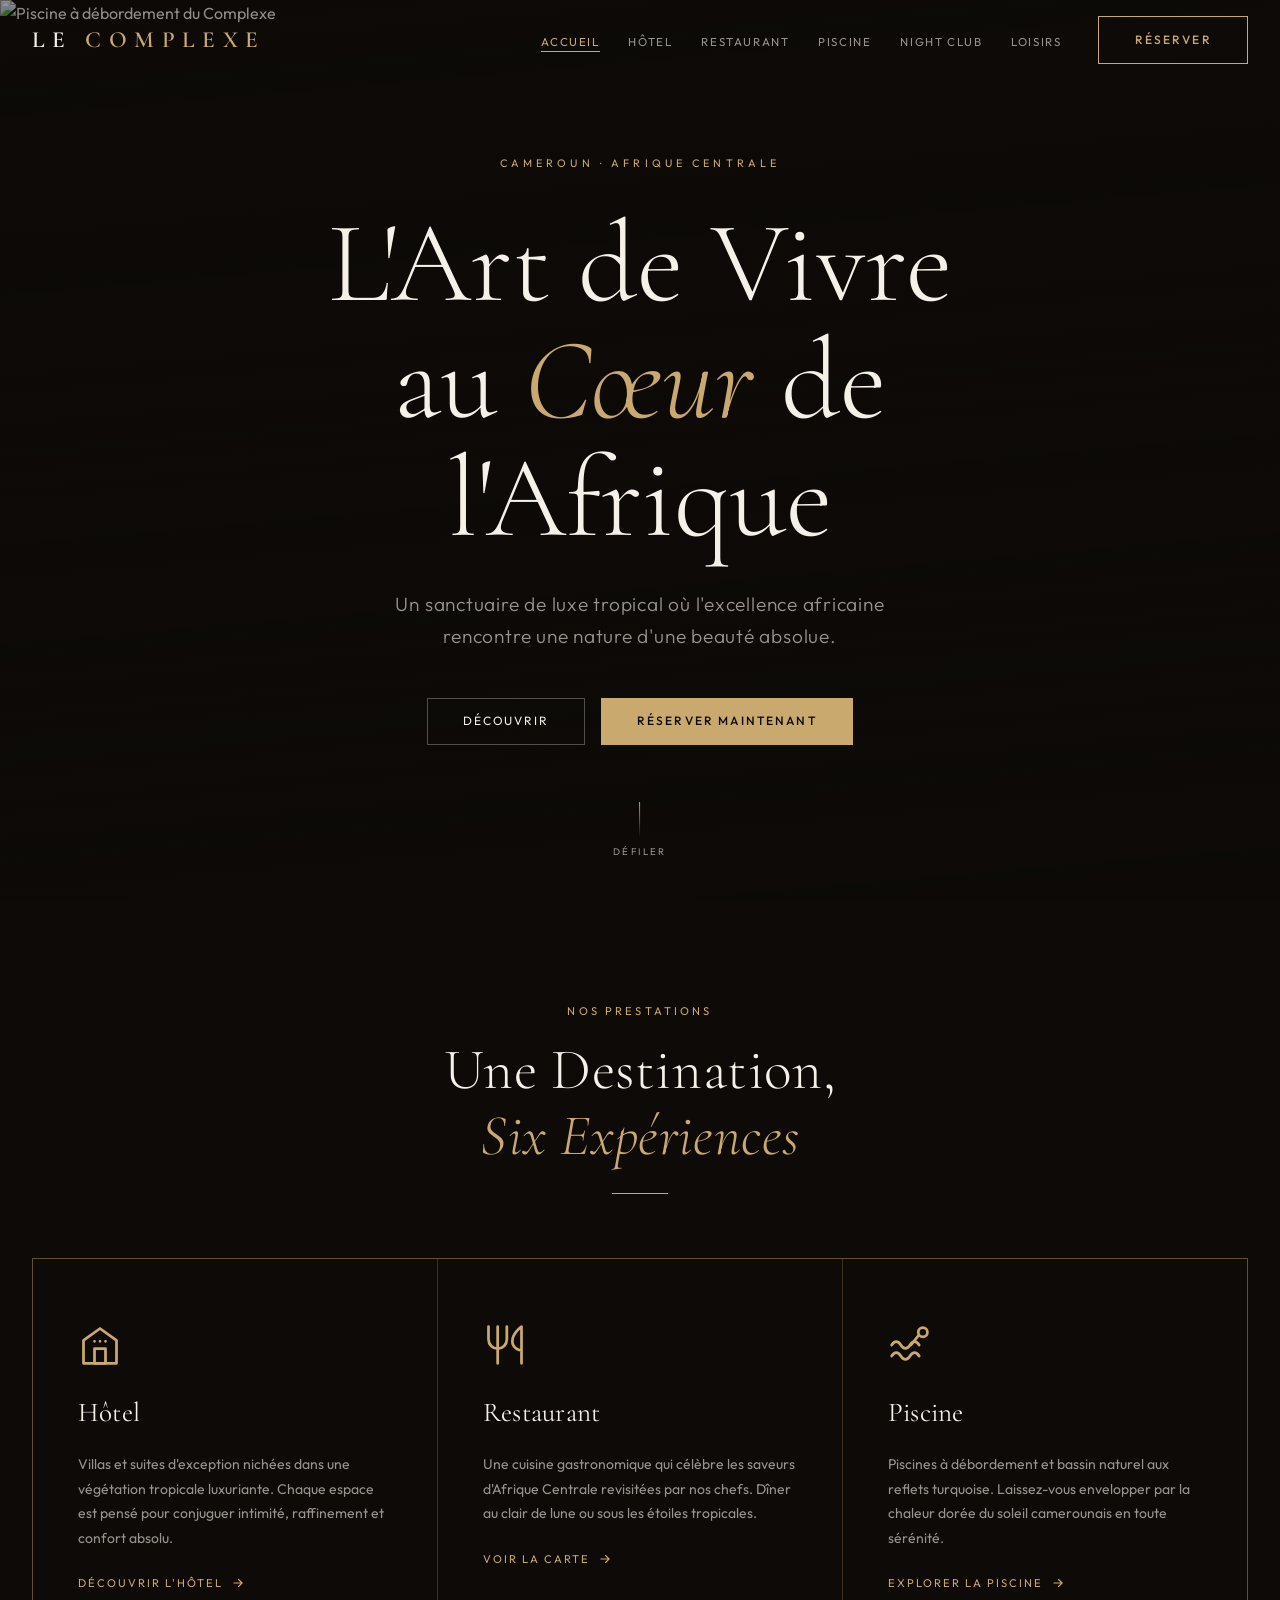
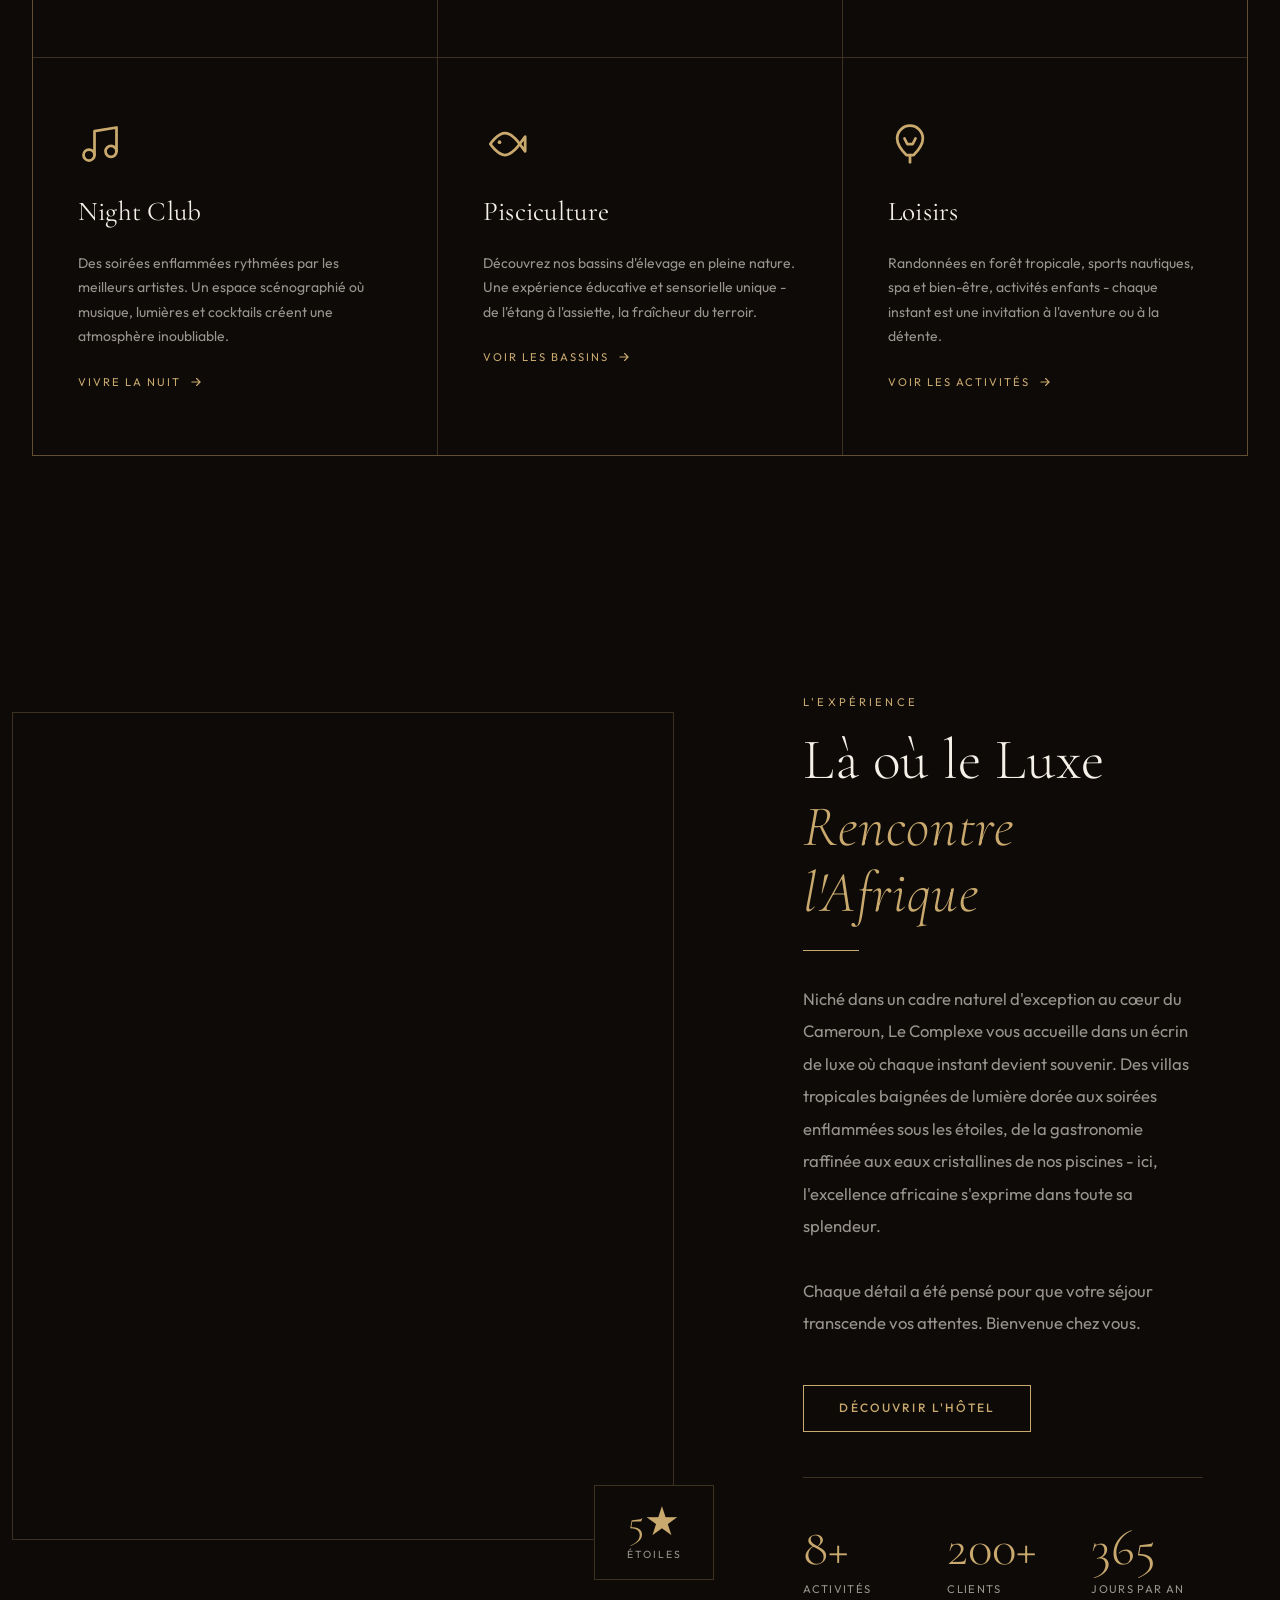
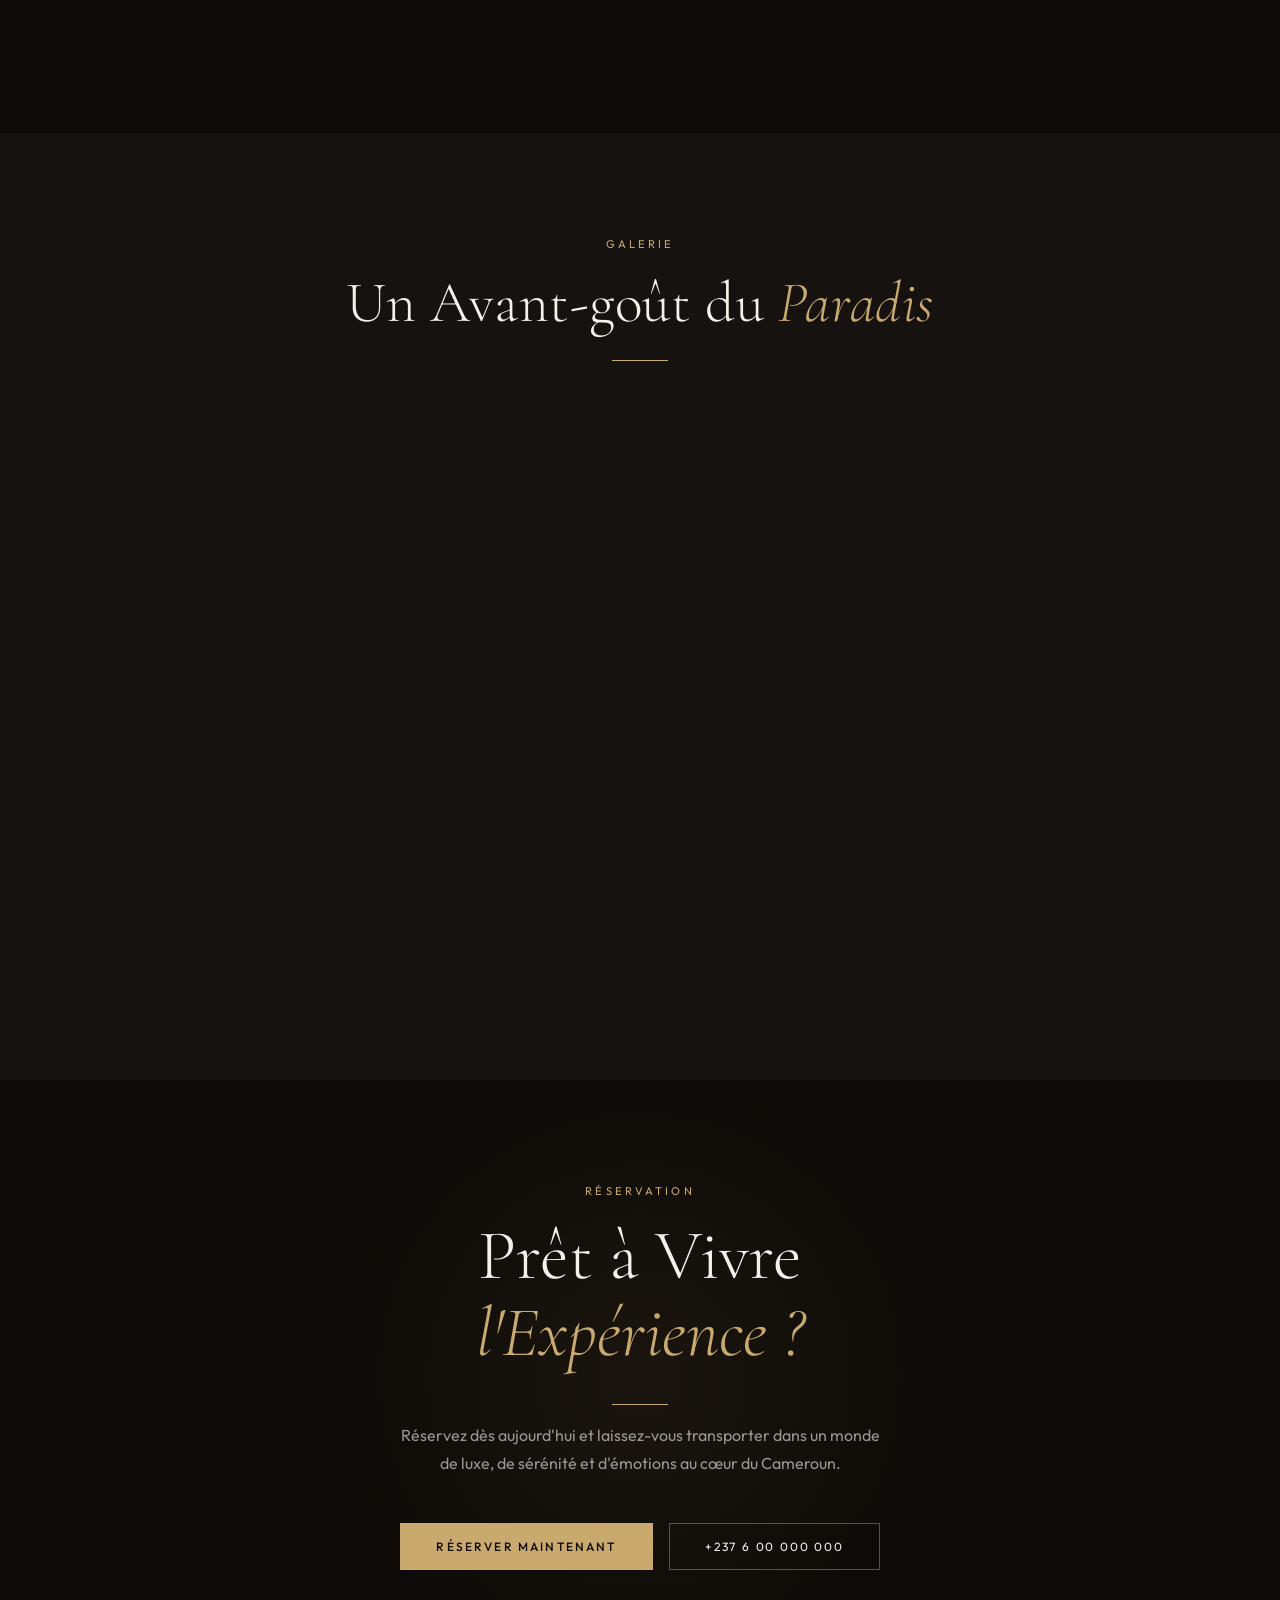
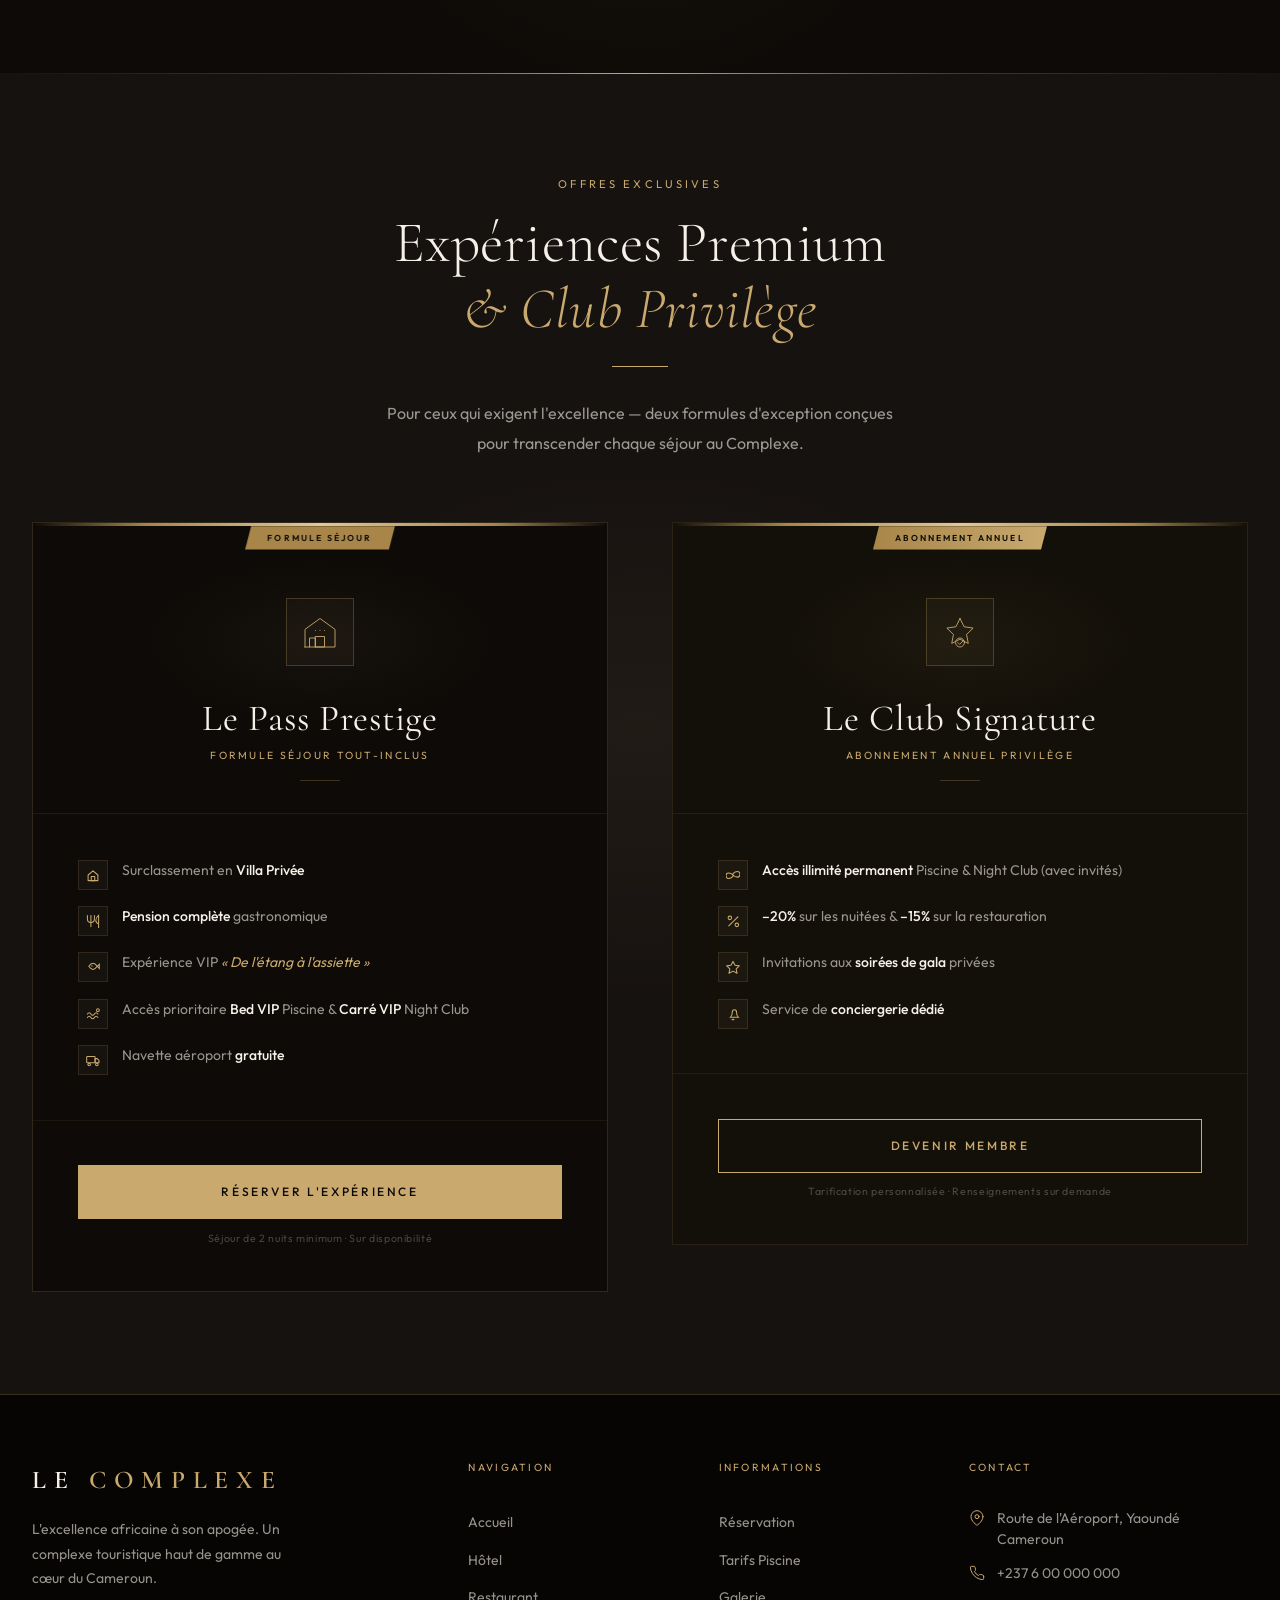
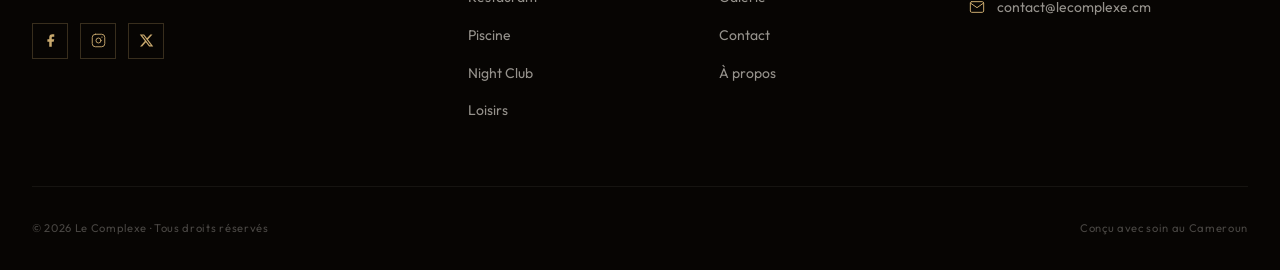
==== commit 0d87f280: "first commit" ====
--- a/index.html
+++ b/index.html
@@ -3,8 +3,8 @@
 <head>
   <meta charset="UTF-8" />
   <meta name="viewport" content="width=device-width, initial-scale=1.0" />
-  <meta name="description" content="Le Complexe — Complexe touristique haut de gamme au Cameroun. Hôtel, restaurant gastronomique, piscines, boîte de nuit, pisciculture et loisirs." />
-  <title>Le Complexe — Luxe &amp; Nature au Cameroun</title>
+  <meta name="description" content="Le Complexe - Complexe touristique haut de gamme au Cameroun. Hôtel, restaurant gastronomique, piscines, boîte de nuit, pisciculture et loisirs." />
+  <title>Le Complexe - Luxe &amp; Nature au Cameroun</title>
 
   <link rel="preconnect" href="https://fonts.googleapis.com" />
   <link rel="preconnect" href="https://fonts.gstatic.com" crossorigin />
@@ -14,6 +14,39 @@
 </head>
 <body>
 
+  <!-- ======================================================
+       PRELOADER
+       ====================================================== -->
+  <div id="preloader" class="preloader" role="status" aria-label="Chargement de Le Complexe">
+    <span class="preloader__star" aria-hidden="true"></span>
+    <span class="preloader__star" aria-hidden="true"></span>
+    <span class="preloader__star" aria-hidden="true"></span>
+    <span class="preloader__star" aria-hidden="true"></span>
+    <div class="preloader__bg-glow" aria-hidden="true"></div>
+    <div class="preloader__inner">
+      <div class="preloader__compass" aria-hidden="true">
+        <svg viewBox="0 0 80 80" xmlns="http://www.w3.org/2000/svg">
+          <circle cx="40" cy="40" r="36" fill="none" stroke="rgba(201,169,110,0.1)" stroke-width="1"/>
+          <circle cx="40" cy="40" r="36" fill="none" stroke="#C9A96E" stroke-width="1.5"
+                  stroke-linecap="round" class="preloader__arc"/>
+          <line x1="40" y1="5"  x2="40" y2="13" stroke="#C9A96E" stroke-width="1.5" stroke-linecap="round"/>
+          <line x1="40" y1="67" x2="40" y2="75" stroke="rgba(201,169,110,0.3)" stroke-width="1"/>
+          <line x1="5"  y1="40" x2="13" y2="40" stroke="rgba(201,169,110,0.3)" stroke-width="1"/>
+          <line x1="67" y1="40" x2="75" y2="40" stroke="rgba(201,169,110,0.3)" stroke-width="1"/>
+          <polygon points="40,22 43.5,40 40,58 36.5,40" fill="none" stroke="#C9A96E" stroke-width="1.2" stroke-linejoin="round"/>
+          <polygon points="40,22 43.5,40 40,40 36.5,40" fill="#C9A96E" opacity="0.65"/>
+          <circle cx="40" cy="40" r="2.5" fill="#C9A96E"/>
+        </svg>
+      </div>
+      <div class="preloader__logo">Le <em>Complexe</em></div>
+      <p class="preloader__tagline">Cameroun &nbsp;·&nbsp; Luxe &amp; Nature</p>
+      <div class="preloader__progress-wrap" aria-hidden="true">
+        <div class="preloader__progress-bar"></div>
+      </div>
+    </div>
+  </div>
+
+
   <a href="#services" class="skip-link">Aller au contenu principal</a>
 
   <!-- ======================================================
@@ -27,6 +60,16 @@
       </a>
 
       <ul class="navbar__nav" role="list">
+
+        <!-- Bouton fermeture menu mobile -->
+        <li class="navbar__close-item">
+          <button class="navbar__close-btn" aria-label="Fermer le menu">
+            <svg viewBox="0 0 24 24" fill="none" stroke="currentColor" stroke-width="1.5" stroke-linecap="round" aria-hidden="true">
+              <path d="M18 6L6 18M6 6l12 12"/>
+            </svg>
+          </button>
+        </li>
+
         <li><a href="index.html"        class="navbar__link active">Accueil</a></li>
         <li><a href="hotel.html"        class="navbar__link">Hôtel</a></li>
         <li><a href="restaurant.html"   class="navbar__link">Restaurant</a></li>
@@ -92,7 +135,7 @@
 
 
   <!-- ======================================================
-       SERVICES — 6 cartes
+       SERVICES - 6 cartes
        ====================================================== -->
   <section id="services" class="services">
     <div class="container">
@@ -186,7 +229,7 @@
           </svg>
           <h3 class="service-card__title">Pisciculture</h3>
           <p class="service-card__text">
-            Découvrez nos bassins d'élevage en pleine nature. Une expérience éducative et sensorielle unique — de l'étang à l'assiette, la fraîcheur du terroir.
+            Découvrez nos bassins d'élevage en pleine nature. Une expérience éducative et sensorielle unique - de l'étang à l'assiette, la fraîcheur du terroir.
           </p>
           <a href="loisirs.html" class="service-card__link">
             Voir les bassins
@@ -203,7 +246,7 @@
           </svg>
           <h3 class="service-card__title">Loisirs</h3>
           <p class="service-card__text">
-            Randonnées en forêt tropicale, sports nautiques, spa et bien-être, activités enfants — chaque instant est une invitation à l'aventure ou à la détente.
+            Randonnées en forêt tropicale, sports nautiques, spa et bien-être, activités enfants - chaque instant est une invitation à l'aventure ou à la détente.
           </p>
           <a href="loisirs.html" class="service-card__link">
             Voir les activités
@@ -217,7 +260,7 @@
 
 
   <!-- ======================================================
-       L'EXPÉRIENCE — Layout asymétrique
+       L'EXPÉRIENCE - Layout asymétrique
        ====================================================== -->
   <section id="experience" class="experience">
     <div class="container">
@@ -253,7 +296,7 @@
             Niché dans un cadre naturel d'exception au cœur du Cameroun, Le Complexe vous accueille
             dans un écrin de luxe où chaque instant devient souvenir. Des villas tropicales baignées
             de lumière dorée aux soirées enflammées sous les étoiles, de la gastronomie raffinée aux
-            eaux cristallines de nos piscines — ici, l'excellence africaine s'exprime dans toute sa splendeur.
+            eaux cristallines de nos piscines - ici, l'excellence africaine s'exprime dans toute sa splendeur.
             <br><br>
             Chaque détail a été pensé pour que votre séjour transcende vos attentes. Bienvenue chez vous.
           </p>
@@ -329,7 +372,7 @@
 
         <div class="gallery__item fade-in" data-delay="0.2s">
           <img
-            src="https://images.unsplash.com/photo-1520250497591-112fb674bd3c?w=900&q=80"
+            src="https://images.unsplash.com/photo-1414235077428-338989a2e8c0?w=900&q=80"
             alt="Vue extérieure du complexe"
             loading="lazy"
           />
@@ -377,6 +420,214 @@
 
     </div>
   </section>
+
+
+  <!-- ======================================================
+       EXPÉRIENCES PREMIUM & CLUB PRIVILÈGE
+       ====================================================== -->
+  <section id="offres-premium" class="premium-section" aria-labelledby="premium-title">
+
+    <!-- Fond décoratif -->
+    <div class="premium-section__glow" aria-hidden="true"></div>
+
+    <div class="container">
+
+      <!-- En-tête -->
+      <header class="premium-section__header fade-in">
+        <span class="eyebrow">Offres Exclusives</span>
+        <h2 id="premium-title" class="section-title">
+          Expériences Premium<br><em>&amp; Club Privilège</em>
+        </h2>
+        <div class="gold-line gold-line--center" style="margin-top:1.5rem;"></div>
+        <p class="premium-section__sub">
+          Pour ceux qui exigent l'excellence — deux formules d'exception
+          conçues pour transcender chaque séjour au Complexe.
+        </p>
+      </header>
+
+      <!-- Grille 2 colonnes -->
+      <div class="premium-grid">
+
+        <!-- ─── CARTE 1 : Le Pass Prestige ──────────────────── -->
+        <article class="premium-card premium-card--prestige anim-left"
+                 aria-labelledby="prestige-title">
+
+          <div class="premium-card__topbar" aria-hidden="true"></div>
+          <span class="premium-card__ribbon">Formule Séjour</span>
+
+          <div class="premium-card__header">
+            <div class="premium-card__icon-wrap" aria-hidden="true">
+              <svg viewBox="0 0 48 48" fill="none" stroke="currentColor"
+                   stroke-width="1.2" stroke-linecap="round" stroke-linejoin="round">
+                <path d="M4 44V20.5L24 6l20 14.5V44H4z"/>
+                <rect x="18" y="30" width="12" height="14"/>
+                <path d="M18 22h.01M24 22h.01M30 22h.01"/>
+                <path d="M10 44V32h8v12"/>
+              </svg>
+            </div>
+            <h3 id="prestige-title" class="premium-card__title">Le Pass Prestige</h3>
+            <p class="premium-card__tagline">Formule Séjour Tout-Inclus</p>
+            <div class="premium-card__divider" aria-hidden="true"></div>
+          </div>
+
+          <ul class="premium-card__perks" role="list">
+
+            <li class="premium-perk">
+              <span class="premium-perk__icon" aria-hidden="true">
+                <svg viewBox="0 0 20 20" fill="none" stroke="currentColor"
+                     stroke-width="1.5" stroke-linecap="round" stroke-linejoin="round">
+                  <path d="M3 18V10L10 4l7 6v8H3z"/>
+                  <rect x="7.5" y="12" width="5" height="6"/>
+                </svg>
+              </span>
+              <span>Surclassement en <strong>Villa Privée</strong></span>
+            </li>
+
+            <li class="premium-perk">
+              <span class="premium-perk__icon" aria-hidden="true">
+                <svg viewBox="0 0 20 20" fill="none" stroke="currentColor"
+                     stroke-width="1.5" stroke-linecap="round">
+                  <path d="M2 2v5a5 5 0 0010 0V2"/><path d="M7 2v16"/>
+                  <path d="M18 14V2s-4 3-4 7 4 5 4 5v6"/>
+                </svg>
+              </span>
+              <span><strong>Pension complète</strong> gastronomique</span>
+            </li>
+
+            <li class="premium-perk">
+              <span class="premium-perk__icon" aria-hidden="true">
+                <svg viewBox="0 0 20 20" fill="none" stroke="currentColor"
+                     stroke-width="1.5" stroke-linecap="round">
+                  <path d="M16 9s-3-4.5-6-4.5S4 9 4 9s3 4.5 6 4.5S16 9 16 9z"/>
+                  <circle cx="8.5" cy="8.5" r="1" fill="currentColor" stroke="none"/>
+                  <path d="M16 9l3-3v6l-3-3z"/>
+                </svg>
+              </span>
+              <span>Expérience VIP <em>«&nbsp;De l'étang à l'assiette&nbsp;»</em></span>
+            </li>
+
+            <li class="premium-perk">
+              <span class="premium-perk__icon" aria-hidden="true">
+                <svg viewBox="0 0 20 20" fill="none" stroke="currentColor"
+                     stroke-width="1.5" stroke-linecap="round">
+                  <path d="M2 10c1.5-2.5 3.5-2.5 5 0s3.5 2.5 5 0 3.5-2.5 5 0"/>
+                  <path d="M2 15c1.5-2.5 3.5-2.5 5 0s3.5 2.5 5 0 3.5-2.5 5 0"/>
+                  <circle cx="17" cy="4.5" r="2"/>
+                </svg>
+              </span>
+              <span>Accès prioritaire <strong>Bed VIP</strong> Piscine &amp; <strong>Carré VIP</strong> Night&nbsp;Club</span>
+            </li>
+
+            <li class="premium-perk">
+              <span class="premium-perk__icon" aria-hidden="true">
+                <svg viewBox="0 0 20 20" fill="none" stroke="currentColor"
+                     stroke-width="1.5" stroke-linecap="round">
+                  <rect x="1" y="5" width="12" height="9" rx="1"/>
+                  <path d="M13 8h3l2.5 2.5V14h-5.5V8z"/>
+                  <circle cx="4.5" cy="16.5" r="1.8"/>
+                  <circle cx="15.5" cy="16.5" r="1.8"/>
+                </svg>
+              </span>
+              <span>Navette aéroport <strong>gratuite</strong></span>
+            </li>
+
+          </ul>
+
+          <div class="premium-card__footer">
+            <a href="hotel.html#reserver" class="btn-reserve btn-reserve--filled">
+              Réserver l'Expérience
+            </a>
+            <p class="premium-card__note">Séjour de 2 nuits minimum · Sur disponibilité</p>
+          </div>
+
+        </article>
+        <!-- /Pass Prestige -->
+
+
+        <!-- ─── CARTE 2 : Le Club Signature ─────────────────── -->
+        <article class="premium-card premium-card--signature anim-right"
+                 aria-labelledby="signature-title">
+
+          <div class="premium-card__topbar" aria-hidden="true"></div>
+          <span class="premium-card__ribbon premium-card__ribbon--signature">Abonnement Annuel</span>
+
+          <div class="premium-card__header">
+            <div class="premium-card__icon-wrap" aria-hidden="true">
+              <svg viewBox="0 0 48 48" fill="none" stroke="currentColor"
+                   stroke-width="1.2" stroke-linecap="round" stroke-linejoin="round">
+                <path d="M24 6l5.5 11 12 1.75-8.75 8.5 2.25 12L24 33.5l-11 5.75 2.25-12L6.5 18.75l12-1.75L24 6z"/>
+                <circle cx="24" cy="38" r="6"/>
+                <path d="M21 38l2.5 2.5 5-5"/>
+              </svg>
+            </div>
+            <h3 id="signature-title" class="premium-card__title">Le Club Signature</h3>
+            <p class="premium-card__tagline">Abonnement Annuel Privilège</p>
+            <div class="premium-card__divider" aria-hidden="true"></div>
+          </div>
+
+          <ul class="premium-card__perks" role="list">
+
+            <li class="premium-perk">
+              <span class="premium-perk__icon" aria-hidden="true">
+                <svg viewBox="0 0 20 20" fill="none" stroke="currentColor"
+                     stroke-width="1.5" stroke-linecap="round">
+                  <path d="M10 10c-2-2-4-3-6-3a4 4 0 000 8c2 0 4-1 6-3zm0 0c2 2 4 3 6 3a4 4 0 000-8c-2 0-4 1-6 3z"/>
+                </svg>
+              </span>
+              <span><strong>Accès illimité permanent</strong> Piscine &amp; Night Club (avec invités)</span>
+            </li>
+
+            <li class="premium-perk">
+              <span class="premium-perk__icon" aria-hidden="true">
+                <svg viewBox="0 0 20 20" fill="none" stroke="currentColor"
+                     stroke-width="1.5" stroke-linecap="round">
+                  <line x1="17" y1="4" x2="4" y2="17"/>
+                  <circle cx="5.5" cy="5.5" r="2.5"/>
+                  <circle cx="15.5" cy="15.5" r="2.5"/>
+                </svg>
+              </span>
+              <span><strong>–20%</strong> sur les nuitées &amp; <strong>–15%</strong> sur la restauration</span>
+            </li>
+
+            <li class="premium-perk">
+              <span class="premium-perk__icon" aria-hidden="true">
+                <svg viewBox="0 0 20 20" fill="none" stroke="currentColor"
+                     stroke-width="1.5" stroke-linecap="round" stroke-linejoin="round">
+                  <polygon points="10,2 12.9,7.5 19,8.4 14.5,12.8 15.8,19 10,15.9 4.2,19 5.5,12.8 1,8.4 7.1,7.5"/>
+                </svg>
+              </span>
+              <span>Invitations aux <strong>soirées de gala</strong> privées</span>
+            </li>
+
+            <li class="premium-perk">
+              <span class="premium-perk__icon" aria-hidden="true">
+                <svg viewBox="0 0 20 20" fill="none" stroke="currentColor"
+                     stroke-width="1.5" stroke-linecap="round">
+                  <path d="M15 7A3 3 0 109 7c0 5.5-2.5 7.5-2.5 7.5h11S15 12.5 15 7z"/>
+                  <path d="M11.38 17.5a2 2 0 01-2.76 0"/>
+                </svg>
+              </span>
+              <span>Service de <strong>conciergerie dédié</strong></span>
+            </li>
+
+          </ul>
+
+          <div class="premium-card__footer">
+            <a href="contact.html" class="btn-reserve">
+              Devenir Membre
+            </a>
+            <p class="premium-card__note">Tarification personnalisée · Renseignements sur demande</p>
+          </div>
+
+        </article>
+        <!-- /Club Signature -->
+
+      </div>
+      <!-- /premium-grid -->
+
+    </div>
+  </section>
+  <!-- /OFFRES PREMIUM -->
 
 
   <!-- ======================================================
--- a/style.css
+++ b/style.css
@@ -1,5 +1,5 @@
 /* ============================================================
-   SYSTÈME DE DESIGN — LE COMPLEXE
+   SYSTÈME DE DESIGN - LE COMPLEXE
    ============================================================ */
 
 /* 1. Variables CSS
@@ -191,15 +191,35 @@
   display: flex;
   align-items: center;
   background: transparent;
-  transition: background var(--t-base), height var(--t-base), backdrop-filter var(--t-base);
+  transition: height var(--t-base);
+}
+
+/*
+ * Le backdrop-filter est sur ::before (pas sur .navbar) pour éviter que
+ * la navbar devienne un containing block pour ses descendants position:fixed
+ * (notamment le drawer .navbar__nav). Un élément avec backdrop-filter crée
+ * un containing block pour les fixed children — déplacer la propriété sur
+ * le pseudo-élément casse cette relation d'ancêtre.
+ */
+.navbar::before {
+  content: '';
+  position: absolute;
+  inset: 0;
+  background: transparent;
+  z-index: -1;
+  pointer-events: none;
+  transition: background var(--t-base);
 }
 
 .navbar.scrolled {
   height: var(--nav-h-compact);
-  background: rgba(13,10,7,0.96);
+  box-shadow: 0 1px 0 var(--gold-border), 0 4px 24px rgba(0,0,0,0.4);
+}
+
+.navbar.scrolled::before {
+  background: rgba(13, 10, 7, 0.94);
   backdrop-filter: blur(12px);
   -webkit-backdrop-filter: blur(12px);
-  box-shadow: 0 1px 0 var(--gold-border), 0 4px 24px rgba(0,0,0,0.4);
 }
 
 .navbar__inner {
@@ -288,29 +308,41 @@
 .navbar__hamburger.open span:nth-child(2) { opacity: 0; transform: scaleX(0); }
 .navbar__hamburger.open span:nth-child(3) { transform: translateY(-6.5px) rotate(-45deg); }
 
-/* Mobile nav overlay */
-@media (max-width: 768px) {
+/* Mobile nav — drawer depuis la droite */
+@media (max-width: 767px) {
   .navbar__hamburger { display: flex; }
 
   .navbar__nav {
     position: fixed;
-    inset: 0;
+    top: 0;
+    right: 0;
+    bottom: 0;
+    left: auto;
+    width: min(300px, 88vw);
     background: var(--bg-dark);
+    border-left: 1px solid var(--gold-border);
+    box-shadow: -16px 0 60px rgba(0, 0, 0, 0.7), -1px 0 0 rgba(201, 169, 110, 0.15);
     flex-direction: column;
-    justify-content: center;
-    gap: var(--sp-lg);
-    opacity: 0;
+    justify-content: flex-start;
+    align-items: stretch;
+    gap: 0;
+    overflow-y: auto;
+    overflow-x: hidden;
+
+    transform: translateX(100%);
+    visibility: hidden;
     pointer-events: none;
-    transition: opacity var(--t-base);
+    transition: transform 0.42s cubic-bezier(0.4, 0, 0.2, 1),
+                visibility 0s linear 0.42s;
     z-index: calc(var(--z-nav) - 1);
   }
 
-  .navbar__nav.open { opacity: 1; pointer-events: all; }
-
-  .navbar__link {
-    font-size: 0.9rem;
-    letter-spacing: 0.22em;
-    color: var(--ivory-60);
+  .navbar__nav.open {
+    transform: translateX(0);
+    visibility: visible;
+    pointer-events: auto;
+    transition: transform 0.42s cubic-bezier(0.4, 0, 0.2, 1),
+                visibility 0s linear 0s;
   }
 
   .navbar__cta { margin-left: 0; }
@@ -936,7 +968,7 @@
 }
 
 /* ============================================================
-   PAGE HERO — Sous-pages
+   PAGE HERO - Sous-pages
    ============================================================ */
 .page-hero {
   position: relative;
@@ -997,7 +1029,7 @@
 }
 
 /* ============================================================
-   CHAMBRES — Grille & Cards
+   CHAMBRES - Grille & Cards
    ============================================================ */
 .rooms-section { padding: var(--sp-xxl) 0; }
 
@@ -1214,7 +1246,7 @@
 }
 
 /* ============================================================
-   GALERIE CHAMBRE — Mosaïque 4 images
+   GALERIE CHAMBRE - Mosaïque 4 images
    ============================================================ */
 .hotel-gallery-section {
   padding: var(--sp-xxl) 0;
@@ -1412,7 +1444,7 @@
 .form-success__text { font-size: 0.9rem; color: var(--ivory-60); line-height: 1.75; }
 
 /* ============================================================
-   RESTAURANT — Onglets menu (CSS-only via :checked)
+   RESTAURANT - Onglets menu (CSS-only via :checked)
    ============================================================ */
 .menu-section { padding: var(--sp-xxl) 0; }
 
@@ -1461,7 +1493,7 @@
 
 .menu-tabs__label:hover { color: var(--ivory); }
 
-/* Onglet actif — sélecteur sibling CSS-only */
+/* Onglet actif - sélecteur sibling CSS-only */
 #tab-e:checked ~ .menu-tabs__nav label[for="tab-e"],
 #tab-p:checked ~ .menu-tabs__nav label[for="tab-p"],
 #tab-d:checked ~ .menu-tabs__nav label[for="tab-d"] {
@@ -1530,7 +1562,7 @@
 }
 
 /* ============================================================
-   RESTAURANT — Galerie plats (4 colonnes, captions hover)
+   RESTAURANT - Galerie plats (4 colonnes, captions hover)
    ============================================================ */
 .dish-gallery-section {
   padding: var(--sp-xxl) 0;
@@ -1601,7 +1633,7 @@
 }
 
 /* ============================================================
-   RESTAURANT — Bloc ambiance
+   RESTAURANT - Bloc ambiance
    ============================================================ */
 .ambiance-section {
   padding: var(--sp-xxl) 0;
@@ -1690,7 +1722,7 @@
 }
 
 /* ============================================================
-   PISCINE — Tarifs d'accès
+   PISCINE - Tarifs d'accès
    ============================================================ */
 .pricing-section { padding: var(--sp-xxl) 0; }
 
@@ -1818,7 +1850,7 @@
 }
 
 /* ============================================================
-   PISCINE — Horaires & Règlement
+   PISCINE - Horaires & Règlement
    ============================================================ */
 .rules-section {
   padding: var(--sp-xxl) 0;
@@ -1909,7 +1941,7 @@
 .hours-table tr:last-child td { border-bottom: none; }
 
 /* ============================================================
-   PISCINE — CTA créneau (fond image + overlay)
+   PISCINE - CTA créneau (fond image + overlay)
    ============================================================ */
 .pool-cta {
   position: relative;
@@ -1978,7 +2010,7 @@
 }
 
 /* ============================================================
-   NUIT — Programme des soirées
+   NUIT - Programme des soirées
    ============================================================ */
 .events-section { padding: var(--sp-xxl) 0; }
 .events-section__header { text-align: center; margin-bottom: var(--sp-xl); }
@@ -2088,7 +2120,7 @@
 }
 
 /* ============================================================
-   LOISIRS — Sections activités côte à côte
+   LOISIRS - Sections activités côte à côte
    ============================================================ */
 .activities-split { padding: var(--sp-xxl) 0; }
 .activities-split__header { text-align: center; margin-bottom: var(--sp-xl); }
@@ -2216,7 +2248,7 @@
 .activity-hours svg { width: 15px; height: 15px; color: var(--gold); flex-shrink: 0; }
 
 /* ============================================================
-   GALERIE — Hero minimaliste
+   GALERIE - Hero minimaliste
    ============================================================ */
 .gallery-page-hero {
   padding: calc(var(--nav-h) + var(--sp-xxl)) 0 var(--sp-xl);
@@ -2248,7 +2280,7 @@
 }
 
 /* ============================================================
-   GALERIE — Boutons de filtre
+   GALERIE - Boutons de filtre
    ============================================================ */
 .filter-nav {
   display: flex;
@@ -2276,7 +2308,7 @@
 .filter-btn.active { background: var(--gold); border-color: var(--gold); color: var(--bg-dark); }
 
 /* ============================================================
-   GALERIE — Grille masonry simulée (CSS Grid)
+   GALERIE - Grille masonry simulée (CSS Grid)
    ============================================================ */
 .gallery-section { padding: var(--sp-xxl) 0; }
 
@@ -2366,7 +2398,7 @@
   transition: opacity 0.35s ease;
 }
 
-.lightbox.active { opacity: 1; pointer-events: all; }
+.lightbox.active { opacity: 1; pointer-events: auto; }
 
 .lightbox__img {
   max-width: 90vw;
@@ -2440,7 +2472,7 @@
 .lightbox__counter { font-family: var(--font-serif); font-size: 1rem; font-weight: 300; color: var(--gold); letter-spacing: 0.1em; }
 
 /* ============================================================
-   CONTACT — Mise en page principale
+   CONTACT - Mise en page principale
    ============================================================ */
 .contact-section { padding: var(--sp-xxl) 0; }
 
@@ -2506,7 +2538,7 @@
 .btn-whatsapp svg { width: 18px; height: 18px; flex-shrink: 0; }
 
 /* ============================================================
-   CONTACT — Horaires d'ouverture
+   CONTACT - Horaires d'ouverture
    ============================================================ */
 .opening-hours-section { padding: var(--sp-xxl) 0; background: var(--bg-subtle); }
 .opening-hours-section__header { text-align: center; margin-bottom: var(--sp-xl); }
@@ -2543,7 +2575,7 @@
 .service-hours-card__note { font-size: 0.72rem; color: rgba(245,240,232,0.3); margin-top: 0.4rem; font-style: italic; }
 
 /* ============================================================
-   ACCESSIBILITÉ — Focus visible clavier
+   ACCESSIBILITÉ - Focus visible clavier
    ============================================================ */
 :focus-visible {
   outline: 2px solid var(--gold);
@@ -2563,7 +2595,7 @@
 }
 
 /* ============================================================
-   PERFORMANCES — Respect des préférences d'animation
+   PERFORMANCES - Respect des préférences d'animation
    ============================================================ */
 @media (prefers-reduced-motion: reduce) {
   *,
@@ -2592,7 +2624,7 @@
 }
 
 /* ============================================================
-   UTILITAIRE — Skip link accessibilité
+   UTILITAIRE - Skip link accessibilité
    ============================================================ */
 .skip-link {
   position: absolute;
@@ -2614,15 +2646,9 @@
 }
 
 /* ============================================================
-   MOBILE — Optimisations touch supplémentaires
+   MOBILE - Optimisations touch supplémentaires
    ============================================================ */
 @media (max-width: 767px) {
-  .navbar__link {
-    min-height: 44px;
-    display: flex;
-    align-items: center;
-  }
-
   .footer__nav-link {
     min-height: 44px;
     display: flex;
@@ -2637,3 +2663,1130 @@
     min-height: 44px;
   }
 }
+
+
+/* ============================================================
+   PRELOADER
+   ============================================================ */
+.preloader {
+  position: fixed;
+  inset: 0;
+  background: var(--bg-dark);
+  z-index: 10000;
+  display: flex;
+  align-items: center;
+  justify-content: center;
+  flex-direction: column;
+  transition: opacity 0.7s cubic-bezier(0.4, 0, 0.2, 1),
+              visibility 0.7s cubic-bezier(0.4, 0, 0.2, 1);
+}
+
+.preloader--exit {
+  opacity: 0;
+  visibility: hidden;
+}
+
+.preloader__bg-glow {
+  position: absolute;
+  inset: 0;
+  background: radial-gradient(ellipse 600px 500px at 50% 50%,
+    rgba(201,169,110,0.07) 0%, transparent 60%);
+  pointer-events: none;
+}
+
+.preloader__inner {
+  display: flex;
+  flex-direction: column;
+  align-items: center;
+  gap: 1.5rem;
+  text-align: center;
+  position: relative;
+  z-index: 1;
+}
+
+/* Compass SVG ring */
+.preloader__compass {
+  width: 90px;
+  height: 90px;
+  animation: plCompassSpin 0.01ms 0.01ms 1; /* default noop */
+}
+
+.preloader__compass-svg {
+  width: 100%;
+  height: 100%;
+  overflow: visible;
+}
+
+.preloader__arc {
+  transform: rotate(-90deg);
+  transform-origin: 40px 40px;
+  stroke-dasharray: 226;
+  stroke-dashoffset: 226;
+  animation: plArcFill 2.5s 0.2s cubic-bezier(0.4, 0, 0.2, 1) forwards;
+}
+
+@keyframes plArcFill {
+  to { stroke-dashoffset: 0; }
+}
+
+/* Logo text */
+.preloader__logo {
+  font-family: var(--font-serif);
+  font-size: clamp(1.8rem, 5vw, 2.8rem);
+  font-weight: 300;
+  letter-spacing: 0.32em;
+  text-transform: uppercase;
+  color: var(--ivory);
+  opacity: 0;
+  animation: plFadeUp 0.8s 0.4s ease forwards;
+}
+
+.preloader__logo em {
+  color: var(--gold);
+  font-style: italic;
+}
+
+/* Tagline */
+.preloader__tagline {
+  font-size: 0.62rem;
+  letter-spacing: 0.38em;
+  text-transform: uppercase;
+  color: var(--ivory-60);
+  opacity: 0;
+  animation: plFadeUp 0.8s 0.7s ease forwards;
+}
+
+/* Barre de progression */
+.preloader__progress-wrap {
+  width: 200px;
+  height: 1px;
+  background: rgba(201,169,110,0.12);
+  overflow: hidden;
+  opacity: 0;
+  animation: plFadeIn 0.5s 0.6s ease forwards;
+}
+
+.preloader__progress-bar {
+  height: 100%;
+  background: linear-gradient(90deg, var(--gold-dark), var(--gold-light));
+  width: 0%;
+  animation: plProgress 2.2s 0.6s cubic-bezier(0.4, 0, 0.2, 1) forwards;
+}
+
+@keyframes plFadeUp {
+  from { opacity: 0; transform: translateY(10px); }
+  to   { opacity: 1; transform: translateY(0); }
+}
+
+@keyframes plFadeIn {
+  to { opacity: 1; }
+}
+
+@keyframes plProgress {
+  0%   { width: 0%; }
+  50%  { width: 65%; }
+  80%  { width: 85%; }
+  100% { width: 100%; }
+}
+
+/* Étoile décorative animée */
+.preloader__star {
+  position: absolute;
+  width: 4px;
+  height: 4px;
+  background: var(--gold);
+  border-radius: 50%;
+  opacity: 0;
+  animation: plStarPulse 2s ease infinite;
+}
+
+.preloader__star:nth-child(1) { top: 20%; left: 15%; animation-delay: 0s; }
+.preloader__star:nth-child(2) { top: 70%; left: 80%; animation-delay: 0.5s; }
+.preloader__star:nth-child(3) { top: 30%; right: 20%; animation-delay: 1s; }
+.preloader__star:nth-child(4) { bottom: 25%; left: 30%; animation-delay: 1.5s; }
+
+@keyframes plStarPulse {
+  0%, 100% { opacity: 0; transform: scale(0); }
+  50%       { opacity: 0.6; transform: scale(1); }
+}
+
+
+/* ============================================================
+   MENU MOBILE — DRAWER DEPUIS LA DROITE
+   ============================================================ */
+
+/* Backdrop injecté par JS — fermé au clic */
+.navbar__backdrop {
+  display: none;
+  position: fixed;
+  inset: 0;
+  background: rgba(5, 3, 2, 0.75);
+  backdrop-filter: blur(4px);
+  -webkit-backdrop-filter: blur(4px);
+  z-index: 999;
+  opacity: 0;
+  pointer-events: none;
+  transition: opacity 0.35s ease;
+}
+
+.navbar__backdrop.open {
+  opacity: 1;
+  pointer-events: auto;
+}
+
+/* Close item — caché sur desktop, en-tête du drawer sur mobile */
+.navbar__close-item {
+  display: none;
+}
+
+/* Bouton fermeture ✕ */
+.navbar__close-btn {
+  width: 40px;
+  height: 40px;
+  background: transparent;
+  border: 1px solid var(--gold-border);
+  color: var(--ivory-60);
+  cursor: pointer;
+  display: flex;
+  align-items: center;
+  justify-content: center;
+  border-radius: 0;
+  flex-shrink: 0;
+  transition: background var(--t-fast), color var(--t-fast), border-color var(--t-fast);
+}
+
+.navbar__close-btn:hover {
+  background: var(--gold-glow);
+  border-color: var(--gold);
+  color: var(--gold);
+}
+
+.navbar__close-btn:focus-visible {
+  outline: 2px solid var(--gold);
+  outline-offset: 2px;
+}
+
+.navbar__close-btn svg {
+  width: 16px;
+  height: 16px;
+  flex-shrink: 0;
+}
+
+@media (max-width: 767px) {
+
+  .navbar__backdrop { display: block; }
+
+  /* ── En-tête du drawer ────────────────────────── */
+  .navbar__close-item {
+    display: flex;
+    align-items: center;
+    justify-content: space-between;
+    padding: 0 1.25rem;
+    height: var(--nav-h);
+    border-bottom: 1px solid var(--gold-border);
+    background: rgba(201, 169, 110, 0.02);
+    flex-shrink: 0;
+    position: static;
+    z-index: auto;
+  }
+
+  /* Logo dans l'en-tête (le texte est injecté par JS) */
+  .navbar__drawer-logo {
+    font-family: var(--font-serif);
+    font-size: 1.15rem;
+    font-weight: 300;
+    letter-spacing: 0.28em;
+    text-transform: uppercase;
+    color: var(--ivory);
+    flex: 1;
+    white-space: nowrap;
+    overflow: hidden;
+  }
+
+  .navbar__drawer-logo em {
+    color: var(--gold);
+    font-style: italic;
+  }
+
+  /* ── Liens du drawer ──────────────────────────── */
+  .navbar__link {
+    font-size: 0.75rem;
+    letter-spacing: 0.2em;
+    color: var(--ivory-60);
+    display: flex;
+    align-items: center;
+    padding: 1.1rem 1.5rem 1.1rem 1.25rem;
+    border-bottom: 1px solid rgba(245, 240, 232, 0.05);
+    min-height: 52px;
+    position: relative;
+    transition: color var(--t-fast), background var(--t-fast), padding-left var(--t-fast);
+    white-space: nowrap;
+  }
+
+  /* Barre dorée gauche révélée au survol / actif */
+  .navbar__link::before {
+    content: '';
+    position: absolute;
+    left: 0;
+    top: 0;
+    bottom: 0;
+    width: 2px;
+    background: var(--gold);
+    transform: scaleY(0);
+    transform-origin: bottom;
+    transition: transform var(--t-fast);
+  }
+
+  /* Annule le pseudo-element desktop (soulignement) */
+  .navbar__link::after {
+    content: none;
+  }
+
+  .navbar__link:hover,
+  .navbar__link.active {
+    color: var(--ivory);
+    background: rgba(201, 169, 110, 0.05);
+    padding-left: 1.75rem;
+  }
+
+  .navbar__link:hover::before,
+  .navbar__link.active::before {
+    transform: scaleY(1);
+  }
+
+  /* ── Bouton Réserver en bas du drawer ─────────── */
+  .navbar__cta {
+    margin-top: auto;
+    padding: 1.25rem;
+    border-top: 1px solid var(--gold-border);
+    background: rgba(201, 169, 110, 0.02);
+    flex-shrink: 0;
+  }
+
+  .navbar__cta .btn-reserve {
+    width: 100%;
+    justify-content: center;
+    font-size: 0.7rem;
+    letter-spacing: 0.2em;
+  }
+
+  /* ── Stagger : items glissent depuis la droite ── */
+  .navbar__nav.open li:not(.navbar__close-item) {
+    animation: drawerItemIn 0.38s ease backwards;
+  }
+
+  .navbar__nav.open li:nth-child(2) { animation-delay: 0.15s; }
+  .navbar__nav.open li:nth-child(3) { animation-delay: 0.20s; }
+  .navbar__nav.open li:nth-child(4) { animation-delay: 0.25s; }
+  .navbar__nav.open li:nth-child(5) { animation-delay: 0.30s; }
+  .navbar__nav.open li:nth-child(6) { animation-delay: 0.35s; }
+  .navbar__nav.open li:nth-child(7) { animation-delay: 0.40s; }
+  .navbar__nav.open li:nth-child(8) { animation-delay: 0.45s; }
+}
+
+@keyframes drawerItemIn {
+  from { opacity: 0; transform: translateX(18px); }
+  to   { opacity: 1; transform: translateX(0); }
+}
+
+
+/* ============================================================
+   ANIMATIONS AVANCÉES — TYPES MULTIPLES
+   ============================================================ */
+
+/* Slide depuis la gauche */
+.anim-left {
+  opacity: 0;
+  transform: translateX(-40px);
+  transition: opacity var(--t-slow), transform var(--t-slow);
+}
+.anim-left.visible { opacity: 1; transform: translateX(0); }
+
+/* Slide depuis la droite */
+.anim-right {
+  opacity: 0;
+  transform: translateX(40px);
+  transition: opacity var(--t-slow), transform var(--t-slow);
+}
+.anim-right.visible { opacity: 1; transform: translateX(0); }
+
+/* Zoom entrant */
+.anim-zoom {
+  opacity: 0;
+  transform: scale(0.88);
+  transition: opacity var(--t-slow), transform var(--t-slow);
+}
+.anim-zoom.visible { opacity: 1; transform: scale(1); }
+
+/* Scale avec légère remontée */
+.anim-scale {
+  opacity: 0;
+  transform: translateY(16px) scale(0.96);
+  transition: opacity var(--t-slow), transform var(--t-slow);
+}
+.anim-scale.visible { opacity: 1; transform: translateY(0) scale(1); }
+
+
+/* ============================================================
+   RIPPLE SUR LES BOUTONS
+   ============================================================ */
+.btn-reserve,
+.btn-outline-ivory {
+  position: relative;
+  overflow: hidden;
+}
+
+.btn-ripple {
+  position: absolute;
+  border-radius: 50%;
+  background: rgba(255,255,255,0.18);
+  pointer-events: none;
+  animation: rippleAnim 0.55s ease forwards;
+}
+
+@keyframes rippleAnim {
+  from { transform: scale(0); opacity: 1; }
+  to   { transform: scale(1); opacity: 0; }
+}
+
+
+/* ============================================================
+   IMAGE LAZY-LOAD — transition douce
+   ============================================================ */
+.img-lazy {
+  opacity: 0;
+  transition: opacity 0.5s ease;
+}
+.img-loaded { opacity: 1; }
+
+
+/* ============================================================
+   PASS DÉCOUVERTE PREMIUM — Section principale
+   ============================================================ */
+.pass-section {
+  position: relative;
+  padding: var(--sp-xxl) 0;
+  overflow: hidden;
+  background: var(--bg-subtle);
+}
+
+.pass-section__backdrop {
+  position: absolute;
+  inset: 0;
+  z-index: 0;
+}
+
+.pass-section__backdrop img {
+  width: 100%;
+  height: 100%;
+  object-fit: cover;
+  object-position: center 40%;
+  opacity: 0.12;
+}
+
+.pass-section__backdrop::after {
+  content: '';
+  position: absolute;
+  inset: 0;
+  background: linear-gradient(
+    180deg,
+    rgba(13,10,7,0.96)  0%,
+    rgba(13,10,7,0.88) 40%,
+    rgba(13,10,7,0.92) 70%,
+    rgba(13,10,7,0.98) 100%
+  );
+}
+
+.pass-section > .container {
+  position: relative;
+  z-index: 1;
+}
+
+/* Header */
+.pass-header {
+  text-align: center;
+  margin-bottom: var(--sp-xl);
+}
+
+.pass-header__badge {
+  display: inline-block;
+  background: linear-gradient(135deg, var(--gold-dark), var(--gold-light));
+  color: var(--bg-dark);
+  font-size: 0.6rem;
+  font-weight: 600;
+  letter-spacing: 0.22em;
+  text-transform: uppercase;
+  padding: 0.45rem 1.4rem;
+  margin-bottom: var(--sp-md);
+  clip-path: polygon(8px 0%, 100% 0%, calc(100% - 8px) 100%, 0% 100%);
+}
+
+.pass-header .section-title { margin-top: var(--sp-sm); }
+
+.pass-header__sub {
+  font-size: clamp(0.95rem, 1.6vw, 1.1rem);
+  color: var(--ivory-60);
+  max-width: 560px;
+  margin: var(--sp-md) auto 0;
+  line-height: 1.8;
+}
+
+/* Grille des sous-offres */
+.pass-grid {
+  display: grid;
+  grid-template-columns: 1fr 1fr;
+  gap: var(--sp-sm);
+  margin-bottom: var(--sp-xl);
+}
+
+@media (min-width: 640px)  { .pass-grid { grid-template-columns: repeat(3, 1fr); } }
+@media (min-width: 1024px) { .pass-grid { grid-template-columns: repeat(4, 1fr); gap: var(--sp-md); } }
+
+.pass-card {
+  background: var(--bg-dark);
+  border: 1px solid rgba(201,169,110,0.1);
+  padding: var(--sp-lg) var(--sp-md);
+  display: flex;
+  flex-direction: column;
+  gap: 0.75rem;
+  position: relative;
+  overflow: hidden;
+  transition: border-color var(--t-base), transform var(--t-base),
+              box-shadow var(--t-base), background var(--t-base);
+}
+
+.pass-card::before {
+  content: '';
+  position: absolute;
+  top: 0; left: 0; right: 0;
+  height: 2px;
+  background: linear-gradient(90deg, transparent, var(--gold), transparent);
+  opacity: 0;
+  transition: opacity var(--t-base);
+}
+
+.pass-card:hover {
+  border-color: var(--gold-border);
+  transform: translateY(-4px);
+  box-shadow: var(--shadow-hover);
+  background: var(--bg-card);
+}
+
+.pass-card:hover::before { opacity: 1; }
+
+.pass-card__icon {
+  width: 40px;
+  height: 40px;
+  background: var(--gold-glow);
+  border: 1px solid var(--gold-border);
+  display: flex;
+  align-items: center;
+  justify-content: center;
+  flex-shrink: 0;
+}
+
+.pass-card__icon svg {
+  width: 20px;
+  height: 20px;
+  color: var(--gold);
+}
+
+.pass-card__title {
+  font-family: var(--font-serif);
+  font-size: clamp(1.05rem, 2vw, 1.35rem);
+  font-weight: 400;
+  color: var(--ivory);
+  letter-spacing: 0.01em;
+}
+
+.pass-card__list {
+  display: flex;
+  flex-direction: column;
+  gap: 0.35rem;
+  list-style: none;
+  padding: 0;
+}
+
+.pass-card__list li {
+  font-size: 0.78rem;
+  color: var(--ivory-60);
+  line-height: 1.5;
+  padding-left: 0.9rem;
+  position: relative;
+}
+
+.pass-card__list li::before {
+  content: '–';
+  position: absolute;
+  left: 0;
+  color: var(--gold);
+  font-size: 0.65rem;
+}
+
+/* Disclaimer boîtes de nuit */
+.pass-notice {
+  background: rgba(201,169,110,0.04);
+  border: 1px solid var(--gold-border);
+  border-left: 3px solid var(--gold);
+  padding: var(--sp-md) var(--sp-lg);
+  display: flex;
+  align-items: flex-start;
+  gap: var(--sp-sm);
+  margin-bottom: var(--sp-xl);
+}
+
+.pass-notice svg {
+  width: 20px;
+  height: 20px;
+  color: var(--gold);
+  flex-shrink: 0;
+  margin-top: 2px;
+}
+
+.pass-notice p {
+  font-size: 0.82rem;
+  color: var(--ivory-60);
+  line-height: 1.7;
+  font-style: italic;
+}
+
+/* Avantages */
+.pass-benefits-section {
+  margin-bottom: var(--sp-xl);
+  text-align: center;
+}
+
+.pass-benefits-title {
+  font-family: var(--font-serif);
+  font-size: clamp(1.5rem, 3vw, 2.2rem);
+  font-weight: 300;
+  color: var(--ivory);
+  margin-bottom: var(--sp-lg);
+  letter-spacing: 0.01em;
+}
+
+.pass-benefits-grid {
+  display: grid;
+  grid-template-columns: 1fr 1fr;
+  gap: var(--sp-sm);
+}
+
+@media (min-width: 640px)  { .pass-benefits-grid { grid-template-columns: repeat(3, 1fr); } }
+@media (min-width: 1024px) { .pass-benefits-grid { grid-template-columns: repeat(6, 1fr); } }
+
+.pass-benefit {
+  background: var(--bg-dark);
+  border: 1px solid rgba(201,169,110,0.1);
+  padding: var(--sp-md) var(--sp-sm);
+  display: flex;
+  flex-direction: column;
+  align-items: center;
+  gap: 0.65rem;
+  text-align: center;
+  transition: border-color var(--t-base), background var(--t-base), transform var(--t-base);
+}
+
+.pass-benefit:hover {
+  border-color: var(--gold-border);
+  background: var(--bg-card);
+  transform: translateY(-3px);
+}
+
+.pass-benefit__check {
+  width: 32px;
+  height: 32px;
+  border: 1px solid var(--gold);
+  display: flex;
+  align-items: center;
+  justify-content: center;
+  font-size: 0.9rem;
+  color: var(--gold);
+  flex-shrink: 0;
+}
+
+.pass-benefit span {
+  font-size: 0.72rem;
+  letter-spacing: 0.08em;
+  color: var(--ivory-60);
+  line-height: 1.4;
+}
+
+/* Stats compteurs */
+.pass-stats-section {
+  display: grid;
+  grid-template-columns: repeat(2, 1fr);
+  gap: var(--sp-md);
+  margin-bottom: var(--sp-xl);
+  padding: var(--sp-xl) 0;
+  border-top: 1px solid var(--gold-border);
+  border-bottom: 1px solid var(--gold-border);
+}
+
+@media (min-width: 640px) {
+  .pass-stats-section { grid-template-columns: repeat(4, 1fr); }
+}
+
+.pass-stat {
+  text-align: center;
+}
+
+.pass-stat__number {
+  font-family: var(--font-serif);
+  font-size: clamp(2.5rem, 5vw, 4rem);
+  font-weight: 300;
+  color: var(--gold);
+  display: block;
+  line-height: 1;
+}
+
+.pass-stat__label {
+  font-size: 0.68rem;
+  letter-spacing: 0.15em;
+  text-transform: uppercase;
+  color: var(--ivory-60);
+  display: block;
+  margin-top: 0.5rem;
+}
+
+/* CTA final de la section Pass */
+.pass-cta-section {
+  background: linear-gradient(135deg,
+    rgba(201,169,110,0.06) 0%,
+    rgba(201,169,110,0.02) 100%);
+  border: 1px solid var(--gold-border);
+  padding: var(--sp-xl) var(--sp-lg);
+  text-align: center;
+  position: relative;
+  overflow: hidden;
+}
+
+.pass-cta-section::before {
+  content: '';
+  position: absolute;
+  top: 50%; left: 50%;
+  transform: translate(-50%, -50%);
+  width: min(600px, 100%);
+  height: min(600px, 100%);
+  border-radius: 50%;
+  background: radial-gradient(circle, rgba(201,169,110,0.05) 0%, transparent 60%);
+  pointer-events: none;
+}
+
+.pass-cta__title {
+  font-family: var(--font-serif);
+  font-size: clamp(2rem, 4vw, 3.2rem);
+  font-weight: 300;
+  color: var(--ivory);
+  line-height: 1.15;
+  margin-bottom: var(--sp-sm);
+  position: relative;
+}
+
+.pass-cta__title em { color: var(--gold); font-style: italic; }
+
+.pass-cta__sub {
+  font-size: clamp(0.9rem, 1.4vw, 1rem);
+  color: var(--ivory-60);
+  max-width: 560px;
+  margin: 0 auto var(--sp-lg);
+  line-height: 1.8;
+  position: relative;
+}
+
+.pass-cta__actions {
+  display: flex;
+  align-items: center;
+  justify-content: center;
+  gap: var(--sp-sm);
+  flex-wrap: wrap;
+  position: relative;
+}
+
+
+/* ============================================================
+   AMÉLIORATIONS CARTES EXISTANTES — hover profondeur
+   ============================================================ */
+
+/* Cartes services — déjà animées, ajout d'un subtil glow */
+.service-card:hover {
+  box-shadow: 0 0 40px rgba(201,169,110,0.06);
+}
+
+/* Room cards — élévation plus marquée */
+.room-card:hover {
+  transform: translateY(-6px);
+  box-shadow: 0 24px 72px rgba(0,0,0,0.6), 0 0 30px rgba(201,169,110,0.08);
+}
+
+/* Pricing cards — plus de profondeur */
+.pricing-card:hover {
+  box-shadow: 0 24px 72px rgba(0,0,0,0.55);
+}
+
+/* Why cards — cohérence avec hover */
+.why-card:hover {
+  box-shadow: 0 12px 48px rgba(0,0,0,0.4), 0 0 25px rgba(201,169,110,0.06);
+}
+
+
+/* ============================================================
+   EXPÉRIENCES PREMIUM & CLUB PRIVILÈGE
+   ============================================================ */
+
+.premium-section {
+  padding: var(--sp-xxl) 0;
+  background: var(--bg-subtle);
+  position: relative;
+  overflow: hidden;
+}
+
+/* Ligne séparatrice supérieure */
+.premium-section::before {
+  content: '';
+  position: absolute;
+  top: 0; left: 0; right: 0;
+  height: 1px;
+  background: linear-gradient(90deg,
+    transparent 0%,
+    var(--gold-border) 25%,
+    var(--gold) 50%,
+    var(--gold-border) 75%,
+    transparent 100%);
+}
+
+/* Fond lumineux radial */
+.premium-section__glow {
+  position: absolute;
+  top: 50%;
+  left: 50%;
+  transform: translate(-50%, -50%);
+  width: min(900px, 120vw);
+  height: min(600px, 80vw);
+  background: radial-gradient(ellipse,
+    rgba(201,169,110,0.06) 0%,
+    transparent 65%);
+  pointer-events: none;
+}
+
+/* En-tête section */
+.premium-section__header {
+  text-align: center;
+  margin-bottom: var(--sp-xl);
+}
+
+.premium-section__header .section-title { margin-top: var(--sp-sm); }
+
+.premium-section__sub {
+  font-size: clamp(0.9rem, 1.5vw, 1rem);
+  color: var(--ivory-60);
+  max-width: 540px;
+  margin: var(--sp-md) auto 0;
+  line-height: 1.85;
+}
+
+/* Grille 2 colonnes */
+.premium-grid {
+  display: grid;
+  grid-template-columns: 1fr;
+  gap: var(--sp-lg);
+}
+
+@media (min-width: 768px) {
+  .premium-grid {
+    grid-template-columns: 1fr 1fr;
+    gap: var(--sp-xl);
+    align-items: start;
+  }
+}
+
+/* ── Carte de base ──────────────────────────────────────── */
+.premium-card {
+  background: var(--bg-dark);
+  border: 1px solid rgba(201,169,110,0.12);
+  display: flex;
+  flex-direction: column;
+  position: relative; /* contenant pour ribbon, topbar et ::after */
+  overflow: hidden;
+  transition:
+    border-color var(--t-base),
+    transform    var(--t-base),
+    box-shadow   var(--t-base);
+}
+
+.premium-card:hover {
+  border-color: var(--gold-border);
+  transform: translateY(-7px);
+  box-shadow: var(--shadow-hover), 0 0 50px rgba(201,169,110,0.1);
+}
+
+/* Barre dorée en haut de chaque carte (3 px) */
+.premium-card__topbar {
+  height: 3px;
+  background: linear-gradient(90deg,
+    transparent,
+    var(--gold-dark) 20%,
+    var(--gold-light) 50%,
+    var(--gold-dark) 80%,
+    transparent);
+  flex-shrink: 0;
+}
+
+/* Ruban / étiquette */
+.premium-card__ribbon {
+  position: absolute;
+  top: 3px; /* sous la topbar */
+  left: 50%;
+  transform: translateX(-50%);
+  background: var(--gold-dark);
+  color: var(--bg-dark);
+  font-family: var(--font-sans);
+  font-size: 0.54rem;
+  font-weight: 600;
+  letter-spacing: 0.24em;
+  text-transform: uppercase;
+  padding: 0.28rem 1.4rem;
+  white-space: nowrap;
+  z-index: 2;
+  clip-path: polygon(6px 0%, 100% 0%, calc(100% - 6px) 100%, 0% 100%);
+}
+
+.premium-card__ribbon--signature {
+  background: linear-gradient(90deg, var(--gold-dark), var(--gold));
+}
+
+/* En-tête de la carte */
+.premium-card__header {
+  padding: calc(var(--sp-xl) + 0.5rem) var(--sp-lg) var(--sp-md);
+  text-align: center;
+  border-bottom: 1px solid rgba(201,169,110,0.1);
+  position: relative; /* ancre pour ::after et icon-wrap */
+  overflow: hidden;
+}
+
+.premium-card__header::after {
+  content: '';
+  position: absolute;
+  inset: 0;
+  background: radial-gradient(
+    ellipse 260px 120px at 50% 40%,
+    rgba(201,169,110,0.05) 0%,
+    transparent 70%);
+  pointer-events: none;
+}
+
+/* Icône principale */
+.premium-card__icon-wrap {
+  width: 68px;
+  height: 68px;
+  border: 1px solid var(--gold-border);
+  background: rgba(201,169,110,0.04);
+  display: flex;
+  align-items: center;
+  justify-content: center;
+  margin: 0 auto var(--sp-md);
+  color: var(--gold);
+  transition: background var(--t-base), border-color var(--t-base), transform var(--t-base);
+  position: relative;
+  z-index: 1;
+}
+
+.premium-card__icon-wrap svg {
+  width: 36px;
+  height: 36px;
+  flex-shrink: 0;
+}
+
+.premium-card:hover .premium-card__icon-wrap {
+  background: rgba(201,169,110,0.1);
+  border-color: var(--gold);
+  transform: scale(1.04);
+}
+
+/* Titre carte */
+.premium-card__title {
+  font-family: var(--font-serif);
+  font-size: clamp(1.75rem, 3vw, 2.3rem);
+  font-weight: 400;
+  color: var(--ivory);
+  letter-spacing: 0.02em;
+  line-height: 1.15;
+  margin-bottom: 0.4rem;
+  position: relative;
+  z-index: 1;
+}
+
+/* Tagline sous le titre */
+.premium-card__tagline {
+  font-size: 0.65rem;
+  letter-spacing: 0.22em;
+  text-transform: uppercase;
+  color: var(--gold);
+  position: relative;
+  z-index: 1;
+}
+
+/* Séparateur interne */
+.premium-card__divider {
+  width: 40px;
+  height: 1px;
+  background: var(--gold-border);
+  margin: var(--sp-sm) auto 0;
+  position: relative;
+  z-index: 1;
+  transition: width var(--t-base), background var(--t-base);
+}
+
+.premium-card:hover .premium-card__divider {
+  width: 70px;
+  background: var(--gold);
+}
+
+/* ── Liste des avantages ─────────────────────────────────── */
+.premium-card__perks {
+  padding: var(--sp-lg);
+  display: flex;
+  flex-direction: column;
+  gap: 0.95rem;
+  flex: 1;
+  list-style: none;
+}
+
+.premium-perk {
+  display: flex;
+  align-items: flex-start;
+  gap: 0.9rem;
+  font-size: 0.875rem;
+  color: var(--ivory-60);
+  line-height: 1.6;
+  transition: color var(--t-fast);
+}
+
+.premium-perk:hover { color: var(--ivory); }
+
+.premium-perk strong {
+  color: var(--ivory);
+  font-weight: 500;
+}
+
+.premium-perk em {
+  color: var(--gold);
+  font-style: italic;
+}
+
+/* Icône de chaque avantage */
+.premium-perk__icon {
+  width: 30px;
+  height: 30px;
+  min-width: 30px;
+  background: rgba(201,169,110,0.05);
+  border: 1px solid rgba(201,169,110,0.15);
+  display: flex;
+  align-items: center;
+  justify-content: center;
+  color: var(--gold);
+  transition: background var(--t-fast), border-color var(--t-fast);
+  flex-shrink: 0;
+  margin-top: 1px;
+}
+
+.premium-perk:hover .premium-perk__icon {
+  background: rgba(201,169,110,0.1);
+  border-color: var(--gold-border);
+}
+
+.premium-perk__icon svg {
+  width: 14px;
+  height: 14px;
+  flex-shrink: 0;
+}
+
+/* ── Zone CTA ───────────────────────────────────────────── */
+.premium-card__footer {
+  padding: var(--sp-lg);
+  border-top: 1px solid rgba(201,169,110,0.08);
+  display: flex;
+  flex-direction: column;
+  align-items: stretch;
+  gap: 0.65rem;
+}
+
+.premium-card__footer .btn-reserve,
+.premium-card__footer .btn-reserve--filled {
+  width: 100%;
+  justify-content: center;
+  padding: 1rem var(--sp-md);
+  font-size: 0.75rem;
+  letter-spacing: 0.22em;
+}
+
+/* Note / mention sous le bouton */
+.premium-card__note {
+  font-size: 0.66rem;
+  color: rgba(245,240,232,0.26);
+  letter-spacing: 0.06em;
+  text-align: center;
+  line-height: 1.55;
+}
+
+/* ── Variant Prestige ───────────────────────────────────── */
+.premium-card--prestige {
+  border-color: rgba(201,169,110,0.18);
+}
+
+.premium-card--prestige:hover {
+  box-shadow: var(--shadow-hover), 0 0 60px rgba(201,169,110,0.12);
+}
+
+/* ── Variant Signature ──────────────────────────────────── */
+.premium-card--signature {
+  background: var(--bg-card);
+}
+
+.premium-card--signature:hover {
+  box-shadow: var(--shadow-hover), 0 0 50px rgba(201,169,110,0.1);
+}
+
+/* ── Responsive mobile ──────────────────────────────────── */
+@media (max-width: 767px) {
+  .premium-card__perks { padding: var(--sp-md); }
+  .premium-card__footer { padding: var(--sp-md); }
+  .premium-card__header { padding: calc(var(--sp-lg) + 0.5rem) var(--sp-md) var(--sp-md); }
+}
+
+
+/* ============================================================
+   PERFORMANCES — Respect prefers-reduced-motion (complet)
+   ============================================================ */
+@media (prefers-reduced-motion: reduce) {
+  .preloader { display: none !important; }
+  .preloader--exit { display: none !important; }
+
+  .anim-left,
+  .anim-right,
+  .anim-zoom,
+  .anim-scale {
+    opacity: 1;
+    transform: none;
+    transition: none;
+  }
+
+  .btn-ripple { display: none; }
+
+  .navbar__nav {
+    transition: none !important;
+  }
+
+  .navbar__nav.open {
+    transition: none !important;
+  }
+
+  .navbar__backdrop {
+    transition: none !important;
+  }
+
+  @keyframes drawerItemIn {
+    from { opacity: 1; transform: none; }
+    to   { opacity: 1; transform: none; }
+  }
+}
+
